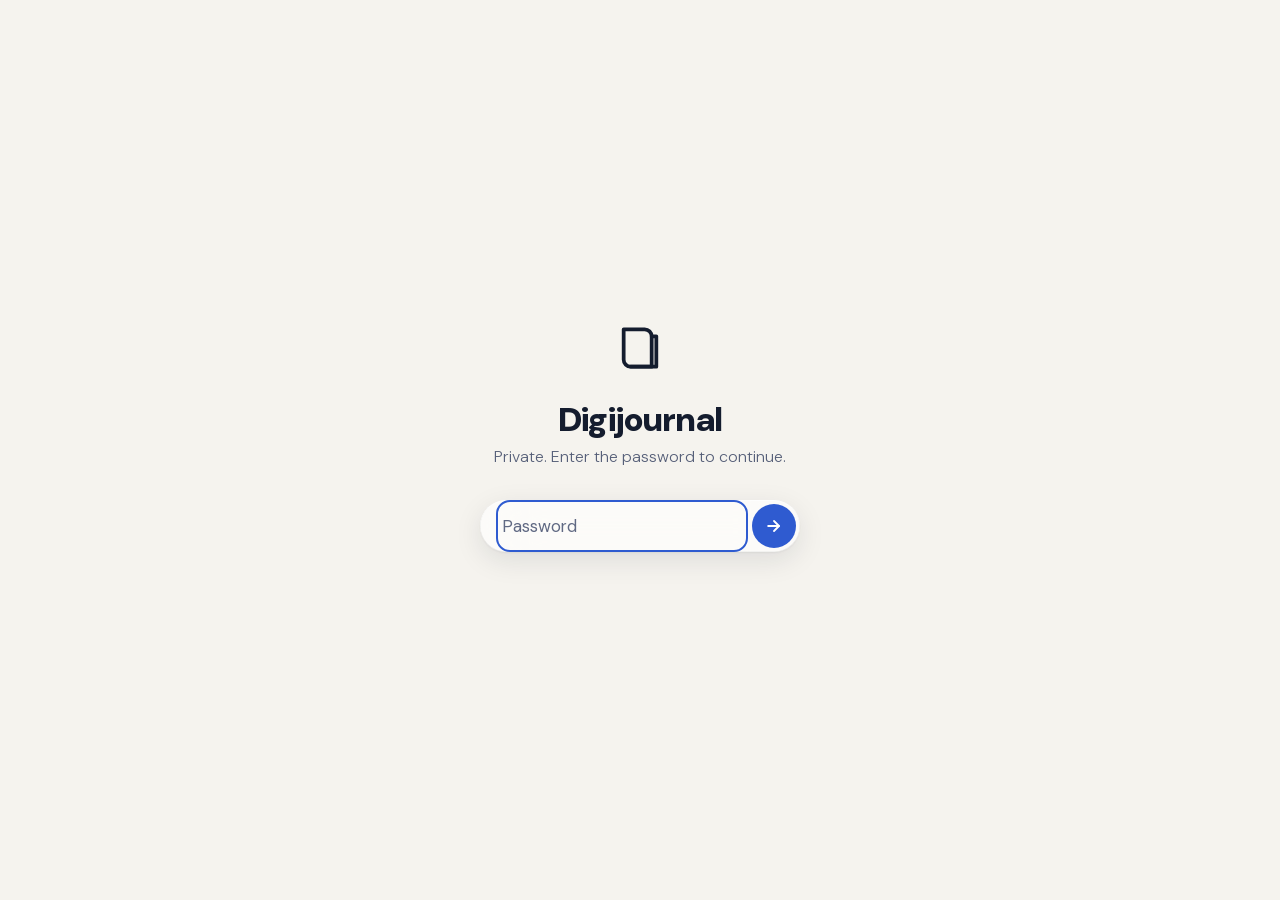
==== index.html @ 952bff48 "Digijournal: a private daily journal for the homescreen A static, dependency-free PWA. Entries live " ====
<!doctype html>
<html lang="en">
<head>
<meta charset="utf-8">
<title>Digijournal</title>

<!-- viewport-fit=cover puts the page under the notch and the home indicator;
     the CSS pays that back with env(safe-area-inset-*). interactive-widget
     keeps the layout viewport still when the keyboard opens, which is what
     lets the composer bar ride above it instead of being shoved off. -->
<meta name="viewport" content="width=device-width, initial-scale=1, viewport-fit=cover, interactive-widget=resizes-content">

<meta name="description" content="A private daily journal.">
<meta name="robots" content="noindex, nofollow">

<!-- The status bar takes its colour from the page beneath it, in both
     schemes, so the top of the screen never seams. -->
<meta name="theme-color" content="#F5F3EE" media="(prefers-color-scheme: light)">
<meta name="theme-color" content="#101828" media="(prefers-color-scheme: dark)">

<meta name="apple-mobile-web-app-capable" content="yes">
<meta name="mobile-web-app-capable" content="yes">
<meta name="apple-mobile-web-app-status-bar-style" content="black-translucent">
<meta name="apple-mobile-web-app-title" content="Digijournal">
<meta name="format-detection" content="telephone=no">

<link rel="manifest" href="manifest.webmanifest">
<link rel="icon" href="icons/icon.svg" type="image/svg+xml">
<link rel="apple-touch-icon" href="icons/icon-180.png">

<!-- The two font files, ahead of the stylesheets that will ask for them:
     without this the first paint of a title is in the fallback face and
     visibly reflows when DM Sans lands. -->
<link rel="preload" href="fonts/dmsans-latin.woff2" as="font" type="font/woff2" crossorigin>

<link rel="stylesheet" href="css/tokens.css">
<link rel="stylesheet" href="css/base.css">
<link rel="stylesheet" href="css/app.css">
</head>

<body>
  <div id="app">
    <!-- Each screen mounts here. tabindex="-1" so focus can be moved to it on
         navigation without it becoming a tab stop of its own. -->
    <main class="screen" id="screen" tabindex="-1"></main>

    <header class="toolbar" id="toolbar" data-scrolled="false"></header>

    <nav class="bar" id="bar" aria-label="Write"></nav>
  </div>

  <!-- Toast copy is mirrored here so VoiceOver hears it. -->
  <div id="live" class="sr-only" role="status" aria-live="polite"></div>

  <script type="module" src="js/app.js"></script>

  <script>
    /* Offline, and the update path.

       The worker is network-first for the app's own files, so a deploy
       reaches the phone on the next launch rather than sitting behind a
       cache. The `controllerchange` reload matters because tapping the
       homescreen icon usually RESUMES the app rather than navigating — with
       out it you would keep running last week's code until iOS decided to
       evict it. It is safe only because the editor flushes on
       visibilitychange: hidden, so a reload can never eat what you typed. */
    if ('serviceWorker' in navigator) {
      window.addEventListener('load', () => {
        navigator.serviceWorker.register('sw.js').catch(() => {});
      });

      let reloading = false;
      navigator.serviceWorker.addEventListener('controllerchange', () => {
        if (reloading) return;
        reloading = true;
        location.reload();
      });

      document.addEventListener('visibilitychange', () => {
        if (document.visibilityState === 'visible') {
          navigator.serviceWorker.getRegistration().then((r) => r?.update());
        }
      });
    }
  </script>
</body>
</html>
---- css/tokens.css ----
/* ============================================================================
   tokens.css — the entire visual language of Digijournal.
   Every colour, size, weight, radius and duration in the app resolves to a
   token declared here. No other file invents a value.

   Palette: off-white paper / off-navy ink, and the same two colours swapped
   in dark mode. Contrast ratios in the comments are measured, not estimated
   (WCAG 2.1 relative luminance) — body text clears 4.5:1, mood dots and other
   non-text UI clear 3:1, in both schemes.
   ========================================================================= */

:root {
  color-scheme: light dark;

  /* --- Paper and ink (light) ------------------------------------------- */
  --paper:        #F5F3EE;   /* the page                                    */
  --paper-sunk:   #EEEBE4;   /* wells, pressed states                       */
  --card:         #FFFFFF;   /* raised surfaces                             */

  --ink:          #141C2E;   /* titles, body            15.3:1 on paper     */
  --ink-2:        #565F78;   /* secondary                5.7:1              */
  --ink-3:        #606983;   /* dates, metadata          4.9:1              */
  --hairline:     #DFDBD2;   /* the dividing rules                          */
  --hairline-2:   #E8E4DC;

  --accent:       #2F5BD0;   /* publish, links           5.4:1              */
  --accent-ink:   #FFFFFF;   /* text on accent           6.9:1              */
  --danger:       #B3261E;

  /* --- The mood ramp ---------------------------------------------------
     Cool and dim at 1, warm and bright at 5, so a month reads as a
     temperature at a glance. All ≥4:1 on paper. Colour is never the only
     carrier — every dot also has a label, and the calendar prints the
     numeral inside the day.                                              */
  --mood-1:       #585C93;   /* rough    5.6:1 */
  --mood-2:       #2E76A6;   /* low      4.5:1 */
  --mood-3:       #2F856C;   /* even     4.0:1 */
  --mood-4:       #9C6A16;   /* good     4.2:1 */
  --mood-5:       #BE4C39;   /* bright   4.4:1 */
  --mood-none:    #C9C4BA;   /* no entry                                    */
  --mood-ink:     #FFFFFF;   /* text sitting on a filled mood swatch        */

  /* --- Liquid glass -----------------------------------------------------
     A glass layer is: a blurred, saturation-boosted sample of what is
     behind it; a translucent tint so text stays legible over anything; a
     specular hairline along the top edge where the light catches; and a
     soft shadow that lifts it off the page. The tint is doing the
     accessibility work — never lower its alpha to show more of the blur. */
  --glass-tint:   rgba(255, 255, 255, 0.68);
  --glass-tint-2: rgba(255, 255, 255, 0.82);
  --glass-filter: blur(28px) saturate(180%);
  --glass-edge:   rgba(255, 255, 255, 0.85);
  --glass-rim:    rgba(20, 28, 46, 0.08);
  --glass-shadow: 0 1px 2px rgba(20, 28, 46, 0.05),
                  0 8px 28px rgba(20, 28, 46, 0.10);

  --scrim:        rgba(20, 28, 46, 0.28);

  /* --- Type -------------------------------------------------------------
     DM Sans throughout. Black (900) for anything titular, Light (300) for
     anything you actually read at length. Sizes are rem so they follow the
     browser's text-size setting; the ratio between steps is what carries
     the hierarchy, not absolute pixels.                                  */
  --font: 'DM Sans', -apple-system, BlinkMacSystemFont, 'Segoe UI', system-ui, sans-serif;

  --t-display:  2.125rem;  /* 34 — the one big title on a screen           */
  --t-title:    1.75rem;   /* 28 — entry titles                            */
  --t-title-2:  1.375rem;  /* 22 — list item titles, month name            */
  --t-headline: 1.0625rem; /* 17 — emphasis inside running text            */
  --t-body:     1.0625rem; /* 17 — the body of an entry                    */
  --t-callout:  1rem;      /* 16 — list previews                           */
  --t-subhead:  0.9375rem; /* 15 — controls                                */
  --t-foot:     0.8125rem; /* 13 — dates, counts                           */
  --t-caption:  0.75rem;   /* 12 — calendar weekday letters                */

  --w-black:  900;
  --w-bold:   700;
  --w-medium: 500;
  --w-regular:400;
  --w-light:  300;

  --lh-tight: 1.15;
  --lh-snug:  1.3;
  --lh-body:  1.6;   /* long-form reading                                  */

  --tr-display: -0.02em;  /* Black weights want negative tracking          */
  --tr-title:   -0.015em;
  --tr-flat:     0em;

  /* --- Space (4pt grid) -------------------------------------------------- */
  --s-1:  0.25rem; --s-2: 0.5rem;  --s-3: 0.75rem; --s-4: 1rem;
  --s-5:  1.25rem; --s-6: 1.5rem;  --s-7: 1.75rem; --s-8: 2rem;
  --s-10: 2.5rem;  --s-12: 3rem;   --s-16: 4rem;

  --gutter: 1.25rem;          /* the page's left/right margin              */
  --measure: 38rem;           /* max line length for reading               */
  --tap: 2.75rem;             /* 44px — the HIG minimum, never smaller     */

  /* --- Shape ------------------------------------------------------------ */
  --r-sm: 0.625rem;
  --r-md: 0.875rem;
  --r-lg: 1.25rem;
  --r-xl: 1.625rem;   /* the composer bar, sheets                          */
  --r-full: 999px;

  /* --- Motion -----------------------------------------------------------
     One easing curve, three durations. iOS-ish: quick out, settled in.   */
  --ease: cubic-bezier(0.32, 0.72, 0, 1);
  --d-fast: 140ms;
  --d-mid:  260ms;
  --d-slow: 420ms;

  --z-bar: 40;
  --z-sheet: 60;
  --z-gate: 90;
  --z-toast: 100;
}

/* --- Dark: the same two colours, swapped ---------------------------------
   Off-navy becomes the paper and off-white becomes the ink. This is not a
   generic dark theme — it is the light theme inverted through the same
   pair, which is why the app doesn't change character at sunset.        */
@media (prefers-color-scheme: dark) {
  :root {
    --paper:        #101828;
    --paper-sunk:   #0B111E;
    --card:         #18213A;

    --ink:          #EFEDE7;   /* 15.2:1 */
    --ink-2:        #A3ADC6;   /*  7.9:1 */
    --ink-3:        #8B95B0;   /*  5.9:1 */
    --hairline:     #28324C;
    --hairline-2:   #202940;

    --accent:       #8AA6FF;   /*  7.6:1 */
    --accent-ink:   #0B111E;
    --danger:       #FF9A90;

    --mood-1:       #9BA0E4;   /*  7.2:1 */
    --mood-2:       #5FB2E6;   /*  7.6:1 */
    --mood-3:       #4FC5A4;   /*  8.3:1 */
    --mood-4:       #E3AC4E;   /*  8.7:1 */
    --mood-5:       #F2836D;   /*  7.0:1 */
    --mood-none:    #38425E;
    --mood-ink:     #0B111E;

    --glass-tint:   rgba(24, 33, 58, 0.66);
    --glass-tint-2: rgba(24, 33, 58, 0.82);
    --glass-edge:   rgba(255, 255, 255, 0.14);
    --glass-rim:    rgba(0, 0, 0, 0.45);
    --glass-shadow: 0 1px 2px rgba(0, 0, 0, 0.3),
                    0 8px 28px rgba(0, 0, 0, 0.45);

    --scrim:        rgba(4, 8, 16, 0.5);
  }
}
---- css/base.css ----
/* ============================================================================
   base.css — @font-face, the reset, and the defaults every screen inherits.
   Nothing here knows about a component.
   ========================================================================= */

/* DM Sans v17 is a variable font: one file covers Light 300 through Black 900,
   so the whole type scale costs two requests. Both are in the repo — no call
   to Google, which also means the app types the same offline. */
@font-face {
  font-family: 'DM Sans';
  font-style: normal;
  font-weight: 100 1000;
  font-display: swap;
  src: url('../fonts/dmsans-latin.woff2') format('woff2');
  unicode-range: U+0000-00FF, U+0131, U+0152-0153, U+02BB-02BC, U+02C6, U+02DA,
                 U+02DC, U+0304, U+0308, U+0329, U+2000-206F, U+20AC, U+2122,
                 U+2191, U+2193, U+2212, U+2215, U+FEFF, U+FFFD;
}
@font-face {
  font-family: 'DM Sans';
  font-style: normal;
  font-weight: 100 1000;
  font-display: swap;
  src: url('../fonts/dmsans-latin-ext.woff2') format('woff2');
  unicode-range: U+0100-02BA, U+02BD-02C5, U+02C7-02CC, U+02CE-02D7, U+02DD-02FF,
                 U+0304, U+0308, U+0329, U+1D00-1DBF, U+1E00-1E9F, U+1EF2-1EFF,
                 U+2020, U+20A0-20AB, U+20AD-20C0, U+2113, U+2C60-2C7F, U+A720-A7FF;
}

*, *::before, *::after { box-sizing: border-box; }

html {
  -webkit-text-size-adjust: 100%;
  text-size-adjust: 100%;
}

body {
  margin: 0;
  min-height: 100svh;
  background: var(--paper);
  color: var(--ink);
  font-family: var(--font);
  font-size: var(--t-body);
  font-weight: var(--w-light);
  line-height: var(--lh-body);
  -webkit-font-smoothing: antialiased;
  -moz-osx-font-smoothing: grayscale;
  font-synthesis-weight: none;

  /* The page itself never scrolls or rubber-bands; each screen scrolls
     inside its own pane. This is what keeps the composer bar pinned. */
  overflow: hidden;
  overscroll-behavior: none;

  /* Long-press on iOS selects text mid-swipe; opt back in only where you
     actually read or write (see .selectable / inputs below). */
  -webkit-user-select: none;
  user-select: none;
  -webkit-tap-highlight-color: transparent;
}

h1, h2, h3, p, figure, blockquote, ul, ol {
  margin: 0;
  padding: 0;
}
ul, ol { list-style: none; }

h1, h2, h3 {
  font-weight: var(--w-black);
  line-height: var(--lh-tight);
  letter-spacing: var(--tr-title);
}

a { color: var(--accent); text-decoration: none; }

button {
  font: inherit;
  color: inherit;
  margin: 0;
  border: 0;
  background: none;
  cursor: pointer;
  -webkit-tap-highlight-color: transparent;
}

input, textarea {
  font: inherit;
  color: inherit;
  margin: 0;
  border: 0;
  background: none;
  border-radius: 0;
  -webkit-user-select: text;
  user-select: text;
  -webkit-appearance: none;
  appearance: none;
}
textarea { resize: none; }
::placeholder { color: var(--ink-3); opacity: 1; }

svg { display: block; fill: none; }

.selectable { -webkit-user-select: text; user-select: text; }

/* Visible only to screen readers — used for the live region and for the
   labels on the mood radios. */
.sr-only {
  position: absolute;
  width: 1px; height: 1px;
  margin: -1px; padding: 0;
  overflow: hidden;
  clip: rect(0 0 0 0);
  clip-path: inset(50%);
  white-space: nowrap;
  border: 0;
}

/* --- Focus ---------------------------------------------------------------
   Keyboard focus is always visible and always the same shape. Pointer
   focus is not ringed (:focus-visible), so taps stay quiet. */
:focus { outline: none; }
:focus-visible {
  outline: 2px solid var(--accent);
  outline-offset: 2px;
  border-radius: var(--r-sm);
}

/* --- Motion --------------------------------------------------------------
   Everything that moves is decorative. Honour the system setting. */
@media (prefers-reduced-motion: reduce) {
  *, *::before, *::after {
    animation-duration: 0.01ms !important;
    animation-iteration-count: 1 !important;
    transition-duration: 0.01ms !important;
    scroll-behavior: auto !important;
  }
}

/* --- Forced colours / high contrast -------------------------------------- */
@media (forced-colors: active) {
  .glass, .card, .bar { forced-color-adjust: none; }
  :focus-visible { outline: 2px solid Highlight; }
}
---- css/app.css ----
/* ============================================================================
   app.css — every component in Digijournal.
   Order follows the app: shell, glass, bars, home, entry, calendar, gate,
   toast.
   ========================================================================= */

/* ---------------------------------------------------------------- shell -- */

#app {
  position: relative;
  height: 100svh;
  overflow: hidden;
}

/* A screen is a full-height scroll pane. Only one is mounted at a time.
   `--kb` is the height the on-screen keyboard is covering (set from
   visualViewport in app.js) so the pane can shorten instead of being
   scrolled out from under itself. */
.screen {
  position: absolute;
  inset: 0;
  bottom: var(--kb, 0px);
  overflow-y: auto;
  overflow-x: hidden;
  -webkit-overflow-scrolling: touch;
  overscroll-behavior-y: contain;
  scrollbar-width: none;
}
.screen::-webkit-scrollbar { display: none; }

/* Room under the last row so the composer bar never covers content. */
.screen-inner {
  max-width: var(--measure);
  margin: 0 auto;
  padding:
    calc(env(safe-area-inset-top) + var(--s-4))
    max(var(--gutter), env(safe-area-inset-left))
    calc(env(safe-area-inset-bottom) + 7.5rem)
    max(var(--gutter), env(safe-area-inset-right));
}

/* Entering a screen: a short, shallow rise. Nothing slides sideways —
   this app is a stack of sheets, not a carousel. */
@keyframes rise {
  from { opacity: 0; transform: translate3d(0, 10px, 0); }
  to   { opacity: 1; transform: none; }
}
.screen[data-enter] > .screen-inner { animation: rise var(--d-mid) var(--ease) both; }

/* ---------------------------------------------------------------- glass --
   The one liquid-glass primitive. Everything floating uses it: the composer
   bar, the top toolbar, the calendar sheet, the menu.

   Four parts, in order: the blurred backdrop, the tint that guarantees
   contrast, the specular hairline on the lit (top) edge, and the shadow. */
.glass {
  position: relative;
  background: var(--glass-tint);
  box-shadow:
    inset 0 1px 0 0 var(--glass-edge),        /* specular top edge          */
    inset 0 0 0 0.5px var(--glass-rim),       /* the rim of the pane        */
    var(--glass-shadow);
  isolation: isolate;
}
@supports (backdrop-filter: blur(1px)) or (-webkit-backdrop-filter: blur(1px)) {
  .glass {
    -webkit-backdrop-filter: var(--glass-filter);
    backdrop-filter: var(--glass-filter);
  }
}
/* No backdrop-filter (older Android, Firefox without the flag): fall back to
   a near-opaque tint. Legibility first; the blur is the decoration. */
@supports not ((backdrop-filter: blur(1px)) or (-webkit-backdrop-filter: blur(1px))) {
  .glass { background: var(--glass-tint-2); }
}

/* ------------------------------------------------------------- toolbar --
   Top bar: back on the left, actions on the right, title in the middle.
   It only materialises once you have scrolled — at rest the screen's own
   big title carries the page. */
.toolbar {
  position: fixed;
  top: 0; left: 0; right: 0;
  z-index: var(--z-bar);
  display: flex;
  align-items: center;
  gap: var(--s-2);
  height: calc(env(safe-area-inset-top) + 3rem);
  padding:
    env(safe-area-inset-top)
    max(var(--s-3), env(safe-area-inset-right))
    0
    max(var(--s-3), env(safe-area-inset-left));

  background: transparent;
  box-shadow: none;
  -webkit-backdrop-filter: none;
  backdrop-filter: none;
  transition: background var(--d-mid) var(--ease),
              box-shadow var(--d-mid) var(--ease),
              backdrop-filter var(--d-mid) var(--ease);
}
.toolbar[data-scrolled='true'] {
  background: var(--glass-tint);
  box-shadow:
    inset 0 1px 0 0 var(--glass-edge),
    0 0.5px 0 0 var(--glass-rim);
}
@supports (backdrop-filter: blur(1px)) or (-webkit-backdrop-filter: blur(1px)) {
  .toolbar[data-scrolled='true'] {
    -webkit-backdrop-filter: var(--glass-filter);
    backdrop-filter: var(--glass-filter);
  }
}

.toolbar-title {
  flex: 1;
  min-width: 0;
  text-align: center;
  font-size: var(--t-subhead);
  font-weight: var(--w-bold);
  letter-spacing: var(--tr-flat);
  line-height: var(--lh-tight);
  white-space: nowrap;
  overflow: hidden;
  text-overflow: ellipsis;
  opacity: 0;
  transition: opacity var(--d-mid) var(--ease);
}
.toolbar[data-scrolled='true'] .toolbar-title { opacity: 1; }

.toolbar-spacer { flex: 1; }

/* --------------------------------------------------------- icon button -- */

.icon-btn {
  display: grid;
  place-items: center;
  flex: 0 0 auto;
  width: var(--tap);
  height: var(--tap);
  border-radius: var(--r-full);
  color: var(--ink);
  transition: background var(--d-fast) var(--ease),
              transform var(--d-fast) var(--ease);
}
.icon-btn svg { width: 1.375rem; height: 1.375rem; stroke: currentColor; stroke-width: 1.9; stroke-linecap: round; stroke-linejoin: round; }
.icon-btn:active { transform: scale(0.92); background: var(--paper-sunk); }
.icon-btn[data-tone='accent'] { color: var(--accent); }

/* ----------------------------------------------------------------- home -- */

.home-head {
  padding: var(--s-8) 0 var(--s-5);
}
.home-title {
  font-size: var(--t-display);
  font-weight: var(--w-black);
  letter-spacing: var(--tr-display);
  line-height: var(--lh-tight);
}
.home-sub {
  margin-top: var(--s-1);
  font-size: var(--t-foot);
  font-weight: var(--w-regular);
  color: var(--ink-3);
  line-height: var(--lh-snug);
}

/* The list. Rows divided by hairlines, inset to the text edge — the divider
   starts where the title starts, which is what makes a list read as a
   column rather than a stack of boxes. */
.entry-list { margin-top: var(--s-2); }

.entry-row {
  position: relative;
  display: block;
  width: 100%;
  text-align: left;
  padding: var(--s-4) 0;
  border-radius: var(--r-md);
  transition: background var(--d-fast) var(--ease);
}
.entry-row + .entry-row::before {
  content: '';
  position: absolute;
  top: 0; left: 0; right: 0;
  height: 1px;
  background: var(--hairline);
}
.entry-row:active { background: var(--paper-sunk); }
.entry-row:active::before,
.entry-row:active + .entry-row::before { background: transparent; }

.entry-row-top {
  display: flex;
  align-items: center;
  gap: var(--s-3);
}
.entry-title {
  flex: 1;
  min-width: 0;
  font-size: var(--t-title-2);
  font-weight: var(--w-black);
  letter-spacing: var(--tr-title);
  line-height: var(--lh-tight);
  overflow: hidden;
  text-overflow: ellipsis;
  white-space: nowrap;
}
.entry-title[data-untitled='true'] { color: var(--ink-3); font-weight: var(--w-medium); }

.entry-preview {
  margin-top: var(--s-2);
  font-size: var(--t-callout);
  font-weight: var(--w-light);
  line-height: var(--lh-snug);
  color: var(--ink-2);

  /* Two lines of the body, then ellipsis. */
  display: -webkit-box;
  -webkit-line-clamp: 2;
  line-clamp: 2;
  -webkit-box-orient: vertical;
  overflow: hidden;
}
.entry-preview:empty { display: none; }

.entry-meta {
  display: flex;
  align-items: center;
  gap: var(--s-2);
  margin-top: var(--s-2);
  font-size: var(--t-foot);
  font-weight: var(--w-regular);
  color: var(--ink-3);
  line-height: var(--lh-snug);
}
.entry-flag {
  padding: 0.0625rem var(--s-2);
  border-radius: var(--r-full);
  background: var(--paper-sunk);
  color: var(--ink-2);
  font-size: var(--t-foot);
  font-weight: var(--w-medium);
}

/* The mood dot on a row. 12px is below the 44px target but it is not a
   control here — the whole row is the target. */
.mood-dot {
  flex: 0 0 auto;
  width: 0.75rem;
  height: 0.75rem;
  border-radius: var(--r-full);
  background: var(--mood-none);
}
.mood-dot[data-mood='1'] { background: var(--mood-1); }
.mood-dot[data-mood='2'] { background: var(--mood-2); }
.mood-dot[data-mood='3'] { background: var(--mood-3); }
.mood-dot[data-mood='4'] { background: var(--mood-4); }
.mood-dot[data-mood='5'] { background: var(--mood-5); }

/* --------------------------------------------------------------- empty -- */

.empty {
  padding: var(--s-16) var(--s-4);
  text-align: center;
}
.empty h2 {
  font-size: var(--t-title-2);
  font-weight: var(--w-black);
  letter-spacing: var(--tr-title);
}
.empty p {
  margin-top: var(--s-2);
  font-size: var(--t-callout);
  font-weight: var(--w-light);
  color: var(--ink-2);
  line-height: var(--lh-snug);
}

/* ----------------------------------------------------------------- bar --
   The composer bar. One element, two jobs: on home it is the invitation to
   write, in the editor it is the publish button. It never unmounts — it
   morphs — so the transition between the two reads as one object changing
   state, which is the whole point of the interaction. */

.bar {
  position: fixed;
  left: 0; right: 0;
  bottom: var(--kb, 0px);
  z-index: var(--z-bar);
  display: flex;
  align-items: center;
  gap: var(--s-2);
  padding:
    var(--s-3)
    max(var(--gutter), env(safe-area-inset-right))
    calc(var(--s-3) + env(safe-area-inset-bottom))
    max(var(--gutter), env(safe-area-inset-left));
  transition: bottom var(--d-fast) var(--ease),
              transform var(--d-mid) var(--ease),
              opacity var(--d-mid) var(--ease);
}
/* When the keyboard is up, the home indicator is gone — drop the inset. */
.bar[data-kb='true'] { padding-bottom: var(--s-3); }

.bar[hidden] {
  display: flex;
  transform: translate3d(0, 120%, 0);
  opacity: 0;
  pointer-events: none;
}

.bar-inner {
  display: flex;
  align-items: center;
  gap: var(--s-2);
  width: 100%;
  max-width: var(--measure);
  margin: 0 auto;
}

/* The "Start writing…" field. It is a button that looks like a text field,
   because tapping it opens a real editor rather than typing in place. */
.compose {
  flex: 1;
  min-width: 0;
  display: flex;
  align-items: center;
  height: var(--tap);
  padding: 0 var(--s-5);
  border-radius: var(--r-xl);
  text-align: left;
  font-size: var(--t-subhead);
  font-weight: var(--w-regular);
  color: var(--ink-3);
  transition: transform var(--d-fast) var(--ease),
              color var(--d-mid) var(--ease),
              background var(--d-mid) var(--ease);
}
.compose:active { transform: scale(0.985); }

/* Publish state: same pill, now solid accent and centred. */
.compose[data-mode='publish'] {
  justify-content: center;
  background: var(--accent);
  color: var(--accent-ink);
  font-size: var(--t-headline);
  font-weight: var(--w-bold);
  box-shadow: var(--glass-shadow);
  -webkit-backdrop-filter: none;
  backdrop-filter: none;
}
.compose[data-mode='publish'][disabled] {
  opacity: 0.45;
  pointer-events: none;
}

/* The calendar button sits in its own glass capsule beside the field. */
.bar-side {
  display: grid;
  place-items: center;
  width: var(--tap);
  height: var(--tap);
  border-radius: var(--r-full);
  color: var(--ink);
  transition: transform var(--d-fast) var(--ease), opacity var(--d-mid) var(--ease);
}
.bar-side svg { width: 1.375rem; height: 1.375rem; stroke: currentColor; stroke-width: 1.9; stroke-linecap: round; stroke-linejoin: round; }
.bar-side:active { transform: scale(0.92); }
.bar-side[hidden] { display: none; }

/* ---------------------------------------------------------------- entry -- */

.entry-head { padding: var(--s-6) 0 var(--s-4); }

/* Title and body share a box model so read mode and edit mode land the text
   in exactly the same place — switching modes must not move a pixel. */
.entry-title-field,
.entry-body-field {
  display: block;
  width: 100%;
  padding: 0;
  background: none;
  overflow: hidden;
}

.entry-title-field {
  font-size: var(--t-title);
  font-weight: var(--w-black);
  letter-spacing: var(--tr-title);
  line-height: var(--lh-tight);
  color: var(--ink);
}

.entry-body-field {
  margin-top: var(--s-4);
  font-size: var(--t-body);
  font-weight: var(--w-light);
  line-height: var(--lh-body);
  color: var(--ink);
  white-space: pre-wrap;
  word-wrap: break-word;
  min-height: 40svh;
}

.entry-date {
  margin-top: var(--s-2);
  font-size: var(--t-foot);
  font-weight: var(--w-regular);
  color: var(--ink-3);
}

/* -------------------------------------------------------------- mood ---
   Five circles. A radiogroup, so it is one tab stop and the arrow keys move
   the selection — the pattern a rating control is supposed to follow.
   Each circle carries its own 44px target even though the ink is 28px. */

.mood {
  display: flex;
  align-items: center;
  gap: var(--s-1);
  margin: var(--s-5) 0 var(--s-2);
  margin-left: calc(var(--s-2) * -1);
}

.mood-opt {
  position: relative;
  display: grid;
  place-items: center;
  width: var(--tap);
  height: var(--tap);
  border-radius: var(--r-full);
  transition: transform var(--d-fast) var(--ease);
}
.mood-opt::after {
  content: '';
  width: 1.75rem;
  height: 1.75rem;
  border-radius: var(--r-full);
  background: transparent;
  box-shadow: inset 0 0 0 2px var(--mood-none);
  transition: background var(--d-fast) var(--ease),
              box-shadow var(--d-fast) var(--ease),
              transform var(--d-fast) var(--ease);
}
.mood-opt[data-mood='1']::after { box-shadow: inset 0 0 0 2px var(--mood-1); }
.mood-opt[data-mood='2']::after { box-shadow: inset 0 0 0 2px var(--mood-2); }
.mood-opt[data-mood='3']::after { box-shadow: inset 0 0 0 2px var(--mood-3); }
.mood-opt[data-mood='4']::after { box-shadow: inset 0 0 0 2px var(--mood-4); }
.mood-opt[data-mood='5']::after { box-shadow: inset 0 0 0 2px var(--mood-5); }

.mood-opt[aria-checked='true']::after { transform: scale(1.06); }
.mood-opt[aria-checked='true'][data-mood='1']::after { background: var(--mood-1); }
.mood-opt[aria-checked='true'][data-mood='2']::after { background: var(--mood-2); }
.mood-opt[aria-checked='true'][data-mood='3']::after { background: var(--mood-3); }
.mood-opt[aria-checked='true'][data-mood='4']::after { background: var(--mood-4); }
.mood-opt[aria-checked='true'][data-mood='5']::after { background: var(--mood-5); }
.mood-opt:active { transform: scale(0.9); }

.mood-label {
  margin-left: var(--s-2);
  font-size: var(--t-foot);
  font-weight: var(--w-medium);
  color: var(--ink-2);
  white-space: nowrap;
}

/* ------------------------------------------------------------- calendar -- */

.cal-head {
  display: flex;
  align-items: center;
  gap: var(--s-2);
  padding: var(--s-6) 0 var(--s-4);
}
.cal-month {
  flex: 1;
  font-size: var(--t-title-2);
  font-weight: var(--w-black);
  letter-spacing: var(--tr-title);
  line-height: var(--lh-tight);
}

.cal-weekdays,
.cal-grid {
  display: grid;
  grid-template-columns: repeat(7, 1fr);
  gap: var(--s-1);
}
.cal-weekdays {
  margin-bottom: var(--s-2);
}
.cal-weekday {
  text-align: center;
  font-size: var(--t-caption);
  font-weight: var(--w-medium);
  color: var(--ink-3);
  line-height: 1;
}

.cal-day {
  position: relative;
  aspect-ratio: 1;
  min-height: var(--tap);
  display: grid;
  place-items: center;
  border-radius: var(--r-md);
  font-size: var(--t-subhead);
  font-weight: var(--w-medium);
  color: var(--ink-2);
  transition: transform var(--d-fast) var(--ease);
}
.cal-day[data-empty='true'] { visibility: hidden; }
.cal-day:active { transform: scale(0.92); }

/* A day with an entry is filled with its mood. The numeral stays visible on
   top of the fill — the colour is a second channel, never the only one. */
.cal-day[data-mood]{ color: var(--mood-ink); font-weight: var(--w-bold); }
.cal-day[data-mood='1'] { background: var(--mood-1); }
.cal-day[data-mood='2'] { background: var(--mood-2); }
.cal-day[data-mood='3'] { background: var(--mood-3); }
.cal-day[data-mood='4'] { background: var(--mood-4); }
.cal-day[data-mood='5'] { background: var(--mood-5); }

/* An entry with no mood rated: a ring, not a fill. */
.cal-day[data-written='true']:not([data-mood]) {
  box-shadow: inset 0 0 0 1.5px var(--hairline);
  color: var(--ink);
}
.cal-day[data-today='true']::after {
  content: '';
  position: absolute;
  bottom: 0.3125rem;
  width: 0.25rem;
  height: 0.25rem;
  border-radius: var(--r-full);
  background: currentColor;
}

/* The key. Ramp swatches with their words, so the colours are learnable
   and the calendar is readable without them. */
.cal-key {
  display: flex;
  flex-wrap: wrap;
  align-items: center;
  gap: var(--s-2) var(--s-4);
  margin-top: var(--s-8);
  padding-top: var(--s-5);
  border-top: 1px solid var(--hairline);
}
.cal-key-item {
  display: flex;
  align-items: center;
  gap: var(--s-2);
  font-size: var(--t-foot);
  font-weight: var(--w-regular);
  color: var(--ink-2);
}

.cal-stats {
  display: flex;
  gap: var(--s-8);
  margin-top: var(--s-6);
}
.cal-stat-n {
  font-size: var(--t-title-2);
  font-weight: var(--w-black);
  letter-spacing: var(--tr-title);
  line-height: var(--lh-tight);
}
.cal-stat-l {
  margin-top: 0.125rem;
  font-size: var(--t-foot);
  font-weight: var(--w-regular);
  color: var(--ink-3);
}

/* ----------------------------------------------------------------- menu -- */

.menu-scrim {
  position: fixed;
  inset: 0;
  z-index: var(--z-sheet);
  background: var(--scrim);
  animation: fade var(--d-fast) var(--ease) both;
}
@keyframes fade { from { opacity: 0; } to { opacity: 1; } }

.menu {
  position: fixed;
  z-index: calc(var(--z-sheet) + 1);
  left: max(var(--gutter), env(safe-area-inset-left));
  right: max(var(--gutter), env(safe-area-inset-right));
  bottom: calc(env(safe-area-inset-bottom) + var(--s-4));
  max-width: var(--measure);
  margin: 0 auto;
  padding: var(--s-2);
  border-radius: var(--r-xl);
  animation: rise var(--d-mid) var(--ease) both;
}
.menu-item {
  display: flex;
  align-items: center;
  gap: var(--s-3);
  width: 100%;
  min-height: var(--tap);
  padding: 0 var(--s-4);
  border-radius: var(--r-lg);
  text-align: left;
  font-size: var(--t-headline);
  font-weight: var(--w-medium);
}
.menu-item:active { background: var(--paper-sunk); }
.menu-item svg { width: 1.25rem; height: 1.25rem; stroke: currentColor; stroke-width: 1.9; stroke-linecap: round; stroke-linejoin: round; flex: 0 0 auto; }
.menu-item[data-tone='danger'] { color: var(--danger); }
.menu-sep { height: 1px; margin: var(--s-1) var(--s-4); background: var(--hairline); }

/* ----------------------------------------------------------------- gate --
   The password screen. Covers everything, including during a resume, so a
   glance at the app switcher shows the lock and not last night's entry. */

.gate {
  position: fixed;
  inset: 0;
  z-index: var(--z-gate);
  display: grid;
  place-items: center;
  padding: var(--s-8) var(--gutter);
  background: var(--paper);
}
.gate-inner {
  width: 100%;
  max-width: 20rem;
  text-align: center;
}
.gate-mark {
  width: 3.5rem;
  height: 3.5rem;
  margin: 0 auto var(--s-6);
  color: var(--ink);
}
.gate-mark svg { width: 100%; height: 100%; stroke: currentColor; stroke-width: 1.6; stroke-linecap: round; stroke-linejoin: round; }
.gate h1 {
  font-size: var(--t-display);
  font-weight: var(--w-black);
  letter-spacing: var(--tr-display);
}
.gate p {
  margin-top: var(--s-2);
  font-size: var(--t-callout);
  font-weight: var(--w-light);
  color: var(--ink-2);
  line-height: var(--lh-snug);
}
.gate-form {
  display: flex;
  align-items: center;
  gap: var(--s-2);
  margin-top: var(--s-8);
  padding: var(--s-1) var(--s-1) var(--s-1) var(--s-5);
  border-radius: var(--r-xl);
}
.gate-input {
  flex: 1;
  min-width: 0;
  height: var(--tap);
  font-size: var(--t-body);
  font-weight: var(--w-regular);
  text-align: left;
}
.gate-go {
  display: grid;
  place-items: center;
  width: var(--tap);
  height: var(--tap);
  border-radius: var(--r-full);
  background: var(--accent);
  color: var(--accent-ink);
  transition: transform var(--d-fast) var(--ease), opacity var(--d-fast) var(--ease);
}
.gate-go svg { width: 1.25rem; height: 1.25rem; stroke: currentColor; stroke-width: 2.2; stroke-linecap: round; stroke-linejoin: round; }
.gate-go:active { transform: scale(0.92); }

.gate-error {
  margin-top: var(--s-4);
  min-height: 1.25rem;
  font-size: var(--t-foot);
  font-weight: var(--w-medium);
  color: var(--danger);
}

@keyframes shake {
  10%, 90% { transform: translateX(-2px); }
  20%, 80% { transform: translateX(4px); }
  30%, 50%, 70% { transform: translateX(-6px); }
  40%, 60% { transform: translateX(6px); }
}
.gate-form[data-wrong='true'] { animation: shake var(--d-slow) var(--ease); }

/* ---------------------------------------------------------------- toast -- */

.toast {
  position: fixed;
  left: 50%;
  bottom: calc(env(safe-area-inset-bottom) + 6rem);
  z-index: var(--z-toast);
  transform: translateX(-50%);
  padding: var(--s-3) var(--s-5);
  border-radius: var(--r-full);
  font-size: var(--t-subhead);
  font-weight: var(--w-medium);
  animation: rise var(--d-mid) var(--ease) both;
  pointer-events: none;
  max-width: calc(100vw - var(--s-8));
  text-align: center;
}
.toast[data-leaving='true'] { animation: fade var(--d-mid) var(--ease) reverse both; }

/* ------------------------------------------------------------ pointers --
   On a mouse, hover is available; on touch it is not, and a sticky :hover
   is worse than none. Gate every hover behind a fine pointer. */
@media (hover: hover) and (pointer: fine) {
  .entry-row:hover { background: var(--paper-sunk); }
  .icon-btn:hover,
  .bar-side:hover { background: var(--paper-sunk); }
  .menu-item:hover { background: var(--paper-sunk); }
  .cal-day:not([data-mood]):hover { background: var(--paper-sunk); }
  .compose:hover { color: var(--ink-2); }
  .compose[data-mode='publish']:hover { filter: brightness(1.06); color: var(--accent-ink); }
}
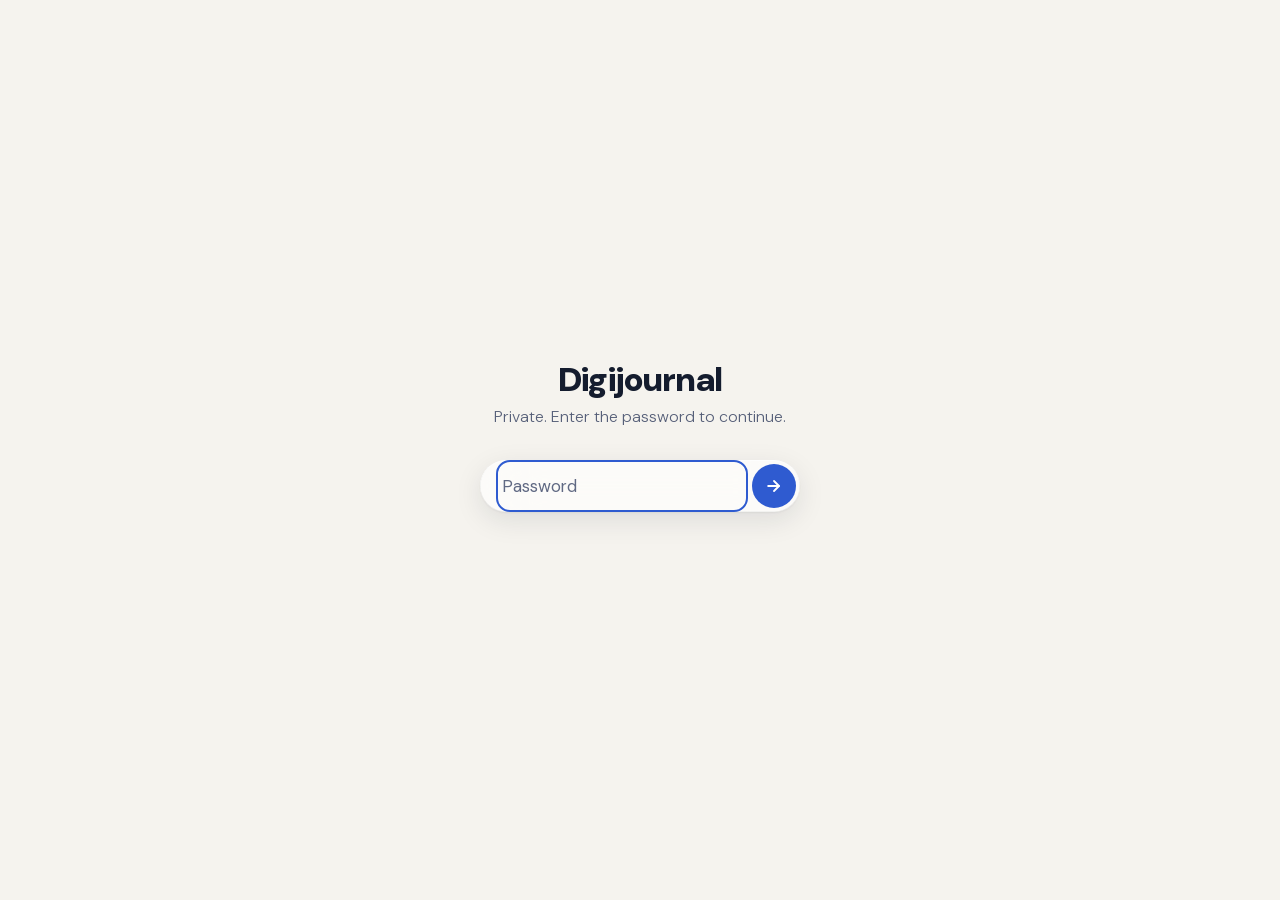
==== commit 3e2f1f33: "Let a deploy reach the phone, without it ever costing an entry Tapping the homescreen icon resumes t" ====
--- a/index.html
+++ b/index.html
@@ -54,34 +54,9 @@
 
   <script type="module" src="js/app.js"></script>
 
-  <script>
-    /* Offline, and the update path.
-
-       The worker is network-first for the app's own files, so a deploy
-       reaches the phone on the next launch rather than sitting behind a
-       cache. The `controllerchange` reload matters because tapping the
-       homescreen icon usually RESUMES the app rather than navigating — with
-       out it you would keep running last week's code until iOS decided to
-       evict it. It is safe only because the editor flushes on
-       visibilitychange: hidden, so a reload can never eat what you typed. */
-    if ('serviceWorker' in navigator) {
-      window.addEventListener('load', () => {
-        navigator.serviceWorker.register('sw.js').catch(() => {});
-      });
-
-      let reloading = false;
-      navigator.serviceWorker.addEventListener('controllerchange', () => {
-        if (reloading) return;
-        reloading = true;
-        location.reload();
-      });
-
-      document.addEventListener('visibilitychange', () => {
-        if (document.visibilityState === 'visible') {
-          navigator.serviceWorker.getRegistration().then((r) => r?.update());
-        }
-      });
-    }
-  </script>
+  <!-- Offline, and the update path: registers the worker, and reloads the app
+       when a deploy has actually changed something. It flushes the open
+       editor before it does, and waits if you are typing. See js/update.js. -->
+  <script type="module" src="js/update.js"></script>
 </body>
 </html>
--- a/css/tokens.css
+++ b/css/tokens.css
@@ -45,13 +45,20 @@
      behind it; a translucent tint so text stays legible over anything; a
      specular hairline along the top edge where the light catches; and a
      soft shadow that lifts it off the page. The tint is doing the
-     accessibility work — never lower its alpha to show more of the blur. */
+     accessibility work — never lower its alpha to show more of the blur.
+
+     Glass needs the journal behind it. Over a --scrim there is no texture to
+     refract and the white tint cannot recover the paper's warmth: it lands at
+     a dead neutral, darker than the page it claims to float above. A surface
+     over a scrim is a --card, not glass.                                  */
   --glass-tint:   rgba(255, 255, 255, 0.68);
   --glass-tint-2: rgba(255, 255, 255, 0.82);
   --glass-filter: blur(28px) saturate(180%);
   --glass-edge:   rgba(255, 255, 255, 0.85);
   --glass-rim:    rgba(20, 28, 46, 0.08);
-  --glass-shadow: 0 1px 2px rgba(20, 28, 46, 0.05),
+
+  /* What lifts a floating surface off the page, glass or card. */
+  --lift:         0 1px 2px rgba(20, 28, 46, 0.05),
                   0 8px 28px rgba(20, 28, 46, 0.10);
 
   --scrim:        rgba(20, 28, 46, 0.28);
@@ -87,14 +94,66 @@
   --tr-title:   -0.015em;
   --tr-flat:     0em;
 
-  /* --- Space (4pt grid) -------------------------------------------------- */
+  /* --- Space (4pt grid) --------------------------------------------------
+     Everything that separates two things is one of these. The half-step is
+     the single exception, and only for optical work next to type — the gap
+     inside a small pill, a label sitting under a number.                  */
+  --s-05: 0.125rem;
   --s-1:  0.25rem; --s-2: 0.5rem;  --s-3: 0.75rem; --s-4: 1rem;
   --s-5:  1.25rem; --s-6: 1.5rem;  --s-7: 1.75rem; --s-8: 2rem;
   --s-10: 2.5rem;  --s-12: 3rem;   --s-16: 4rem;
 
   --gutter: 1.25rem;          /* the page's left/right margin              */
   --measure: 38rem;           /* max line length for reading               */
+  --measure-narrow: 20rem;    /* the gate's one column                     */
   --tap: 2.75rem;             /* 44px — the HIG minimum, never smaller     */
+
+  /* --- The chrome, and the room it takes --------------------------------
+     Both fixed bars are a 44px control plus air, so their heights are
+     calculated from --tap rather than chosen. --chrome-top and
+     --chrome-bottom are how much of the screen each one covers, safe area
+     included; a screen pads itself by exactly those, so text begins where
+     the glass ends and stops before the composer bar — on every device,
+     without a screen knowing anything about the bars.
+
+     The top is TWO numbers and they have to stay two. --toolbar-pad is the
+     air around the button inside the bar; --chrome-air is the gap between
+     the bottom of that bar and the first line of the page. Folding the gap
+     into the pad reads fine at rest and then, the moment you scroll and the
+     toolbar turns to glass, hands you a 90px pane of it.
+
+     At the bottom the composer sits a FIXED --bar-bottom above the screen's
+     physical edge and does not consult env(safe-area-inset-bottom) at all.
+     That inset reserves the entire 34pt band iOS keeps around the home
+     indicator, and padding the bar by it leaves the composer hovering a
+     thumb's width up the page — exactly what a native floating bar does not
+     do. Apple's own bottom bars sit inside that band and let the indicator
+     draw across their lower edge. 12pt lands our pill's bottom edge just
+     above the indicator's line, which still keeps the upper ~32pt of a 44pt
+     target clear of the swipe-up strip where iOS eats the first touch.
+
+     Do not put the inset back. It is a floor for content that must not be
+     obscured, not a floor for the chrome that the indicator draws on.     */
+  --toolbar-pad: var(--s-2);   /* air above and below the toolbar buttons  */
+  --chrome-air:  var(--s-4);   /* …and between the bar and the first line  */
+  --bar-pad:     var(--s-3);   /* air above the composer…                  */
+  --bar-bottom:  var(--s-3);   /* …and below it, down to the screen edge   */
+  --toolbar-h: calc(var(--tap) + var(--toolbar-pad) * 2);          /* 60 */
+  --bar-h:     calc(var(--tap) + var(--bar-pad) + var(--bar-bottom));
+  --chrome-top:    calc(env(safe-area-inset-top) + var(--toolbar-h));
+  --chrome-bottom: var(--bar-h);   /* pad, control, and the drop below it  */
+
+  /* --- What is drawn inside a control ------------------------------------
+     The 44px box is the target; these are the marks inside it. A glyph is
+     never sized at the point of use.                                      */
+  --icon:      1.375rem;   /* 22 — the bars                                */
+  --icon-sm:   1.25rem;    /* 20 — a menu row                              */
+  --stroke:      1.9;      /* every icon is drawn at this weight…          */
+  --stroke-bold: 2.2;      /* …except on a filled field, which eats it     */
+  --dot:     0.75rem;      /* the mood dot on a list row and in the key    */
+  --dot-lg:  1.75rem;      /* the mood circle inside its 44px target       */
+  --ring:      2px;        /* that circle's outline while it is unfilled   */
+  --ring-thin: 1.5px;      /* a day written but not rated                  */
 
   /* --- Shape ------------------------------------------------------------ */
   --r-sm: 0.625rem;
@@ -109,6 +168,14 @@
   --d-fast: 140ms;
   --d-mid:  260ms;
   --d-slow: 420ms;
+
+  /* --- State ------------------------------------------------------------
+     A press is a scale, and how far it travels is a function of how big the
+     thing is: a round button can shrink visibly, a full-width pill cannot
+     without looking rubbery.                                              */
+  --press:      0.92;
+  --press-wide: 0.985;
+  --o-disabled: 0.45;   /* one opacity for anything switched off           */
 
   --z-bar: 40;
   --z-sheet: 60;
@@ -148,7 +215,7 @@
     --glass-tint-2: rgba(24, 33, 58, 0.82);
     --glass-edge:   rgba(255, 255, 255, 0.14);
     --glass-rim:    rgba(0, 0, 0, 0.45);
-    --glass-shadow: 0 1px 2px rgba(0, 0, 0, 0.3),
+    --lift:         0 1px 2px rgba(0, 0, 0, 0.3),
                     0 8px 28px rgba(0, 0, 0, 0.45);
 
     --scrim:        rgba(4, 8, 16, 0.5);
--- a/css/app.css
+++ b/css/app.css
@@ -28,14 +28,20 @@
 }
 .screen::-webkit-scrollbar { display: none; }
 
-/* Room under the last row so the composer bar never covers content. */
+/* The column, and the only place the chrome is paid for. Top padding is the
+   toolbar plus --chrome-air, so the first line of a screen begins a clear
+   step below the glass rather than tucked against its edge; bottom is the
+   composer bar plus a screen's worth of air, so the last row is never
+   crowded by it. A screen's own header adds no top padding of its own —
+   that would be the same distance measured twice, and it is what let the
+   entry title slide under the back button. */
 .screen-inner {
   max-width: var(--measure);
   margin: 0 auto;
   padding:
-    calc(env(safe-area-inset-top) + var(--s-4))
+    calc(var(--chrome-top) + var(--chrome-air))
     max(var(--gutter), env(safe-area-inset-left))
-    calc(env(safe-area-inset-bottom) + 7.5rem)
+    calc(var(--chrome-bottom) + var(--s-12))
     max(var(--gutter), env(safe-area-inset-right));
 }
 
@@ -48,18 +54,21 @@
 .screen[data-enter] > .screen-inner { animation: rise var(--d-mid) var(--ease) both; }
 
 /* ---------------------------------------------------------------- glass --
-   The one liquid-glass primitive. Everything floating uses it: the composer
-   bar, the top toolbar, the calendar sheet, the menu.
+   The one liquid-glass primitive. Everything with the journal moving behind
+   it uses this: the top toolbar, the composer bar and its capsule, the toast,
+   the gate's field.
 
    Four parts, in order: the blurred backdrop, the tint that guarantees
-   contrast, the specular hairline on the lit (top) edge, and the shadow. */
+   contrast, the specular hairline on the lit (top) edge, and the shadow.
+
+   What must NOT use it is a surface over the scrim — see .menu. */
 .glass {
   position: relative;
   background: var(--glass-tint);
   box-shadow:
     inset 0 1px 0 0 var(--glass-edge),        /* specular top edge          */
     inset 0 0 0 0.5px var(--glass-rim),       /* the rim of the pane        */
-    var(--glass-shadow);
+    var(--lift);
   isolation: isolate;
 }
 @supports (backdrop-filter: blur(1px)) or (-webkit-backdrop-filter: blur(1px)) {
@@ -84,13 +93,12 @@
   z-index: var(--z-bar);
   display: flex;
   align-items: center;
-  gap: var(--s-2);
-  height: calc(env(safe-area-inset-top) + 3rem);
+  height: var(--chrome-top);
   padding:
     env(safe-area-inset-top)
-    max(var(--s-3), env(safe-area-inset-right))
+    max(var(--gutter), env(safe-area-inset-right))
     0
-    max(var(--s-3), env(safe-area-inset-left));
+    max(var(--gutter), env(safe-area-inset-left));
 
   background: transparent;
   box-shadow: none;
@@ -113,8 +121,33 @@
   }
 }
 
+/* The toolbar rides on the same column as everything else: same gutter, same
+   --measure, so a back button lines up with the title beneath it instead of
+   hugging the window edge on anything wider than a phone. */
+.toolbar-inner {
+  flex: 1;
+  min-width: 0;
+  display: flex;
+  align-items: center;
+  gap: var(--s-2);
+  max-width: var(--measure);
+  margin: 0 auto;
+}
+
+/* Three columns. The two side slots claim equal width whether or not they
+   hold a button, which is what keeps the title optically centred when one
+   side has two buttons and the other has none. */
+.toolbar-slot {
+  display: flex;
+  align-items: center;
+  gap: var(--s-1);
+  flex: 1 1 0;
+  min-width: var(--tap);
+}
+.toolbar-slot[data-side='right'] { justify-content: flex-end; }
+
 .toolbar-title {
-  flex: 1;
+  flex: 0 1 auto;
   min-width: 0;
   text-align: center;
   font-size: var(--t-subhead);
@@ -129,8 +162,6 @@
 }
 .toolbar[data-scrolled='true'] .toolbar-title { opacity: 1; }
 
-.toolbar-spacer { flex: 1; }
-
 /* --------------------------------------------------------- icon button -- */
 
 .icon-btn {
@@ -144,14 +175,66 @@
   transition: background var(--d-fast) var(--ease),
               transform var(--d-fast) var(--ease);
 }
-.icon-btn svg { width: 1.375rem; height: 1.375rem; stroke: currentColor; stroke-width: 1.9; stroke-linecap: round; stroke-linejoin: round; }
-.icon-btn:active { transform: scale(0.92); background: var(--paper-sunk); }
+.icon-btn svg {
+  width: var(--icon);
+  height: var(--icon);
+  stroke: currentColor;
+  stroke-width: var(--stroke);
+  stroke-linecap: round;
+  stroke-linejoin: round;
+}
+.icon-btn:active { transform: scale(var(--press)); }
 .icon-btn[data-tone='accent'] { color: var(--accent); }
+.icon-btn:disabled { opacity: var(--o-disabled); }
+
+/* Toolbar buttons — back, edit, more — float as their own glass capsules,
+   the same capsule the calendar button wears down in the composer bar. They
+   have to: at rest the toolbar has no background of its own, so a bare glyph
+   would sit directly on the entry text and lose its edges against it.
+
+   Once you scroll and the toolbar itself turns to glass, that surface is
+   doing the job, so the buttons drop theirs rather than stacking glass on
+   glass — which reads as a smear rather than two panes. */
+.toolbar .icon-btn {
+  background: var(--glass-tint);
+  box-shadow:
+    inset 0 1px 0 0 var(--glass-edge),
+    inset 0 0 0 0.5px var(--glass-rim),
+    var(--lift);
+  transition: background var(--d-mid) var(--ease),
+              box-shadow var(--d-mid) var(--ease),
+              transform var(--d-fast) var(--ease);
+}
+@supports (backdrop-filter: blur(1px)) or (-webkit-backdrop-filter: blur(1px)) {
+  .toolbar .icon-btn {
+    -webkit-backdrop-filter: var(--glass-filter);
+    backdrop-filter: var(--glass-filter);
+  }
+}
+@supports not ((backdrop-filter: blur(1px)) or (-webkit-backdrop-filter: blur(1px))) {
+  .toolbar .icon-btn { background: var(--glass-tint-2); }
+}
+
+.toolbar[data-scrolled='true'] .icon-btn {
+  background: transparent;
+  box-shadow: none;
+  -webkit-backdrop-filter: none;
+  backdrop-filter: none;
+}
+
+/* The press is the scale and nothing else. A background swatch on :active
+   would also punch an opaque rectangle through the capsule's glass. */
+.toolbar .icon-btn:active,
+.toolbar[data-scrolled='true'] .icon-btn:active {
+  transform: scale(var(--press));
+}
 
 /* ----------------------------------------------------------------- home -- */
 
+/* No top padding here or on any other screen header: .screen-inner has
+   already paid for the toolbar. */
 .home-head {
-  padding: var(--s-8) 0 var(--s-5);
+  padding: 0 0 var(--s-5);
 }
 .home-title {
   font-size: var(--t-display);
@@ -188,9 +271,10 @@
   height: 1px;
   background: var(--hairline);
 }
-.entry-row:active { background: var(--paper-sunk); }
-.entry-row:active::before,
-.entry-row:active + .entry-row::before { background: transparent; }
+/* No :active wash on a row. On a scroll surface :active fires the instant a
+   finger lands, before the gesture is known to be a scroll, so every flick
+   down the list drags a grey block behind it. The tap already answers by
+   opening the entry. */
 
 .entry-row-top {
   display: flex;
@@ -237,7 +321,7 @@
   line-height: var(--lh-snug);
 }
 .entry-flag {
-  padding: 0.0625rem var(--s-2);
+  padding: var(--s-05) var(--s-2);
   border-radius: var(--r-full);
   background: var(--paper-sunk);
   color: var(--ink-2);
@@ -249,8 +333,8 @@
    control here — the whole row is the target. */
 .mood-dot {
   flex: 0 0 auto;
-  width: 0.75rem;
-  height: 0.75rem;
+  width: var(--dot);
+  height: var(--dot);
   border-radius: var(--r-full);
   background: var(--mood-none);
 }
@@ -294,16 +378,14 @@
   align-items: center;
   gap: var(--s-2);
   padding:
-    var(--s-3)
+    var(--bar-pad)
     max(var(--gutter), env(safe-area-inset-right))
-    calc(var(--s-3) + env(safe-area-inset-bottom))
+    var(--bar-bottom)
     max(var(--gutter), env(safe-area-inset-left));
   transition: bottom var(--d-fast) var(--ease),
               transform var(--d-mid) var(--ease),
               opacity var(--d-mid) var(--ease);
 }
-/* When the keyboard is up, the home indicator is gone — drop the inset. */
-.bar[data-kb='true'] { padding-bottom: var(--s-3); }
 
 .bar[hidden] {
   display: flex;
@@ -339,7 +421,7 @@
               color var(--d-mid) var(--ease),
               background var(--d-mid) var(--ease);
 }
-.compose:active { transform: scale(0.985); }
+.compose:active { transform: scale(var(--press-wide)); }
 
 /* Publish state: same pill, now solid accent and centred. */
 .compose[data-mode='publish'] {
@@ -348,12 +430,12 @@
   color: var(--accent-ink);
   font-size: var(--t-headline);
   font-weight: var(--w-bold);
-  box-shadow: var(--glass-shadow);
+  box-shadow: var(--lift);
   -webkit-backdrop-filter: none;
   backdrop-filter: none;
 }
 .compose[data-mode='publish'][disabled] {
-  opacity: 0.45;
+  opacity: var(--o-disabled);
   pointer-events: none;
 }
 
@@ -367,13 +449,21 @@
   color: var(--ink);
   transition: transform var(--d-fast) var(--ease), opacity var(--d-mid) var(--ease);
 }
-.bar-side svg { width: 1.375rem; height: 1.375rem; stroke: currentColor; stroke-width: 1.9; stroke-linecap: round; stroke-linejoin: round; }
-.bar-side:active { transform: scale(0.92); }
+.bar-side svg {
+  width: var(--icon);
+  height: var(--icon);
+  stroke: currentColor;
+  stroke-width: var(--stroke);
+  stroke-linecap: round;
+  stroke-linejoin: round;
+}
+.bar-side:active { transform: scale(var(--press)); }
+.bar-side[data-tone='danger'] { color: var(--danger); }
 .bar-side[hidden] { display: none; }
 
 /* ---------------------------------------------------------------- entry -- */
 
-.entry-head { padding: var(--s-6) 0 var(--s-4); }
+.entry-head { padding: 0 0 var(--s-4); }
 
 /* Title and body share a box model so read mode and edit mode land the text
    in exactly the same place — switching modes must not move a pixel. */
@@ -436,20 +526,20 @@
 }
 .mood-opt::after {
   content: '';
-  width: 1.75rem;
-  height: 1.75rem;
+  width: var(--dot-lg);
+  height: var(--dot-lg);
   border-radius: var(--r-full);
   background: transparent;
-  box-shadow: inset 0 0 0 2px var(--mood-none);
+  box-shadow: inset 0 0 0 var(--ring) var(--mood-none);
   transition: background var(--d-fast) var(--ease),
               box-shadow var(--d-fast) var(--ease),
               transform var(--d-fast) var(--ease);
 }
-.mood-opt[data-mood='1']::after { box-shadow: inset 0 0 0 2px var(--mood-1); }
-.mood-opt[data-mood='2']::after { box-shadow: inset 0 0 0 2px var(--mood-2); }
-.mood-opt[data-mood='3']::after { box-shadow: inset 0 0 0 2px var(--mood-3); }
-.mood-opt[data-mood='4']::after { box-shadow: inset 0 0 0 2px var(--mood-4); }
-.mood-opt[data-mood='5']::after { box-shadow: inset 0 0 0 2px var(--mood-5); }
+.mood-opt[data-mood='1']::after { box-shadow: inset 0 0 0 var(--ring) var(--mood-1); }
+.mood-opt[data-mood='2']::after { box-shadow: inset 0 0 0 var(--ring) var(--mood-2); }
+.mood-opt[data-mood='3']::after { box-shadow: inset 0 0 0 var(--ring) var(--mood-3); }
+.mood-opt[data-mood='4']::after { box-shadow: inset 0 0 0 var(--ring) var(--mood-4); }
+.mood-opt[data-mood='5']::after { box-shadow: inset 0 0 0 var(--ring) var(--mood-5); }
 
 .mood-opt[aria-checked='true']::after { transform: scale(1.06); }
 .mood-opt[aria-checked='true'][data-mood='1']::after { background: var(--mood-1); }
@@ -457,7 +547,7 @@
 .mood-opt[aria-checked='true'][data-mood='3']::after { background: var(--mood-3); }
 .mood-opt[aria-checked='true'][data-mood='4']::after { background: var(--mood-4); }
 .mood-opt[aria-checked='true'][data-mood='5']::after { background: var(--mood-5); }
-.mood-opt:active { transform: scale(0.9); }
+.mood-opt:active { transform: scale(var(--press)); }
 
 .mood-label {
   margin-left: var(--s-2);
@@ -473,7 +563,7 @@
   display: flex;
   align-items: center;
   gap: var(--s-2);
-  padding: var(--s-6) 0 var(--s-4);
+  padding: 0 0 var(--s-4);
 }
 .cal-month {
   flex: 1;
@@ -513,7 +603,7 @@
   transition: transform var(--d-fast) var(--ease);
 }
 .cal-day[data-empty='true'] { visibility: hidden; }
-.cal-day:active { transform: scale(0.92); }
+.cal-day:active { transform: scale(var(--press)); }
 
 /* A day with an entry is filled with its mood. The numeral stays visible on
    top of the fill — the colour is a second channel, never the only one. */
@@ -526,15 +616,15 @@
 
 /* An entry with no mood rated: a ring, not a fill. */
 .cal-day[data-written='true']:not([data-mood]) {
-  box-shadow: inset 0 0 0 1.5px var(--hairline);
+  box-shadow: inset 0 0 0 var(--ring-thin) var(--hairline);
   color: var(--ink);
 }
 .cal-day[data-today='true']::after {
   content: '';
   position: absolute;
-  bottom: 0.3125rem;
-  width: 0.25rem;
-  height: 0.25rem;
+  bottom: var(--s-1);
+  width: var(--s-1);
+  height: var(--s-1);
   border-radius: var(--r-full);
   background: currentColor;
 }
@@ -571,7 +661,7 @@
   line-height: var(--lh-tight);
 }
 .cal-stat-l {
-  margin-top: 0.125rem;
+  margin-top: var(--s-05);
   font-size: var(--t-foot);
   font-weight: var(--w-regular);
   color: var(--ink-3);
@@ -579,6 +669,11 @@
 
 /* ----------------------------------------------------------------- menu -- */
 
+/* The scrim is where the blur belongs — it is the layer with the journal
+   actually behind it. It has to be: darkening alone cannot separate anything
+   in dark mode, where the page starts at #101828 and the scrim only takes it
+   to #0A101C. Softening the page instead of dimming it works the same in both
+   schemes, and it is what lets the sheet be a crisp card on a soft field. */
 .menu-scrim {
   position: fixed;
   inset: 0;
@@ -586,18 +681,34 @@
   background: var(--scrim);
   animation: fade var(--d-fast) var(--ease) both;
 }
+@supports (backdrop-filter: blur(1px)) or (-webkit-backdrop-filter: blur(1px)) {
+  .menu-scrim {
+    -webkit-backdrop-filter: var(--glass-filter);
+    backdrop-filter: var(--glass-filter);
+  }
+}
 @keyframes fade { from { opacity: 0; } to { opacity: 1; } }
 
+/* A sheet is the one floating thing that is NOT glass. Glass refracts the
+   journal; a sheet has the scrim behind it, a flat wash with nothing in it to
+   refract, so the blur renders nothing and the white tint composites over the
+   dimmed page to a dead neutral — greyer, cooler and darker than the paper it
+   is supposed to be lifted off. So the sheet is what it looks like: a raised
+   card, and the blur moves down to the scrim where the journal actually is.
+   That also puts the rows back on solid ground — a pressed --paper-sunk row
+   was punching an opaque rectangle through translucent glass. */
 .menu {
   position: fixed;
   z-index: calc(var(--z-sheet) + 1);
   left: max(var(--gutter), env(safe-area-inset-left));
   right: max(var(--gutter), env(safe-area-inset-right));
-  bottom: calc(env(safe-area-inset-bottom) + var(--s-4));
+  bottom: var(--bar-bottom);   /* the same floor the composer stands on */
   max-width: var(--measure);
   margin: 0 auto;
   padding: var(--s-2);
   border-radius: var(--r-xl);
+  background: var(--card);
+  box-shadow: inset 0 0 0 1px var(--hairline), var(--lift);
   animation: rise var(--d-mid) var(--ease) both;
 }
 .menu-item {
@@ -613,7 +724,15 @@
   font-weight: var(--w-medium);
 }
 .menu-item:active { background: var(--paper-sunk); }
-.menu-item svg { width: 1.25rem; height: 1.25rem; stroke: currentColor; stroke-width: 1.9; stroke-linecap: round; stroke-linejoin: round; flex: 0 0 auto; }
+.menu-item svg {
+  width: var(--icon-sm);
+  height: var(--icon-sm);
+  stroke: currentColor;
+  stroke-width: var(--stroke);
+  stroke-linecap: round;
+  stroke-linejoin: round;
+  flex: 0 0 auto;
+}
 .menu-item[data-tone='danger'] { color: var(--danger); }
 .menu-sep { height: 1px; margin: var(--s-1) var(--s-4); background: var(--hairline); }
 
@@ -632,16 +751,9 @@
 }
 .gate-inner {
   width: 100%;
-  max-width: 20rem;
+  max-width: var(--measure-narrow);
   text-align: center;
 }
-.gate-mark {
-  width: 3.5rem;
-  height: 3.5rem;
-  margin: 0 auto var(--s-6);
-  color: var(--ink);
-}
-.gate-mark svg { width: 100%; height: 100%; stroke: currentColor; stroke-width: 1.6; stroke-linecap: round; stroke-linejoin: round; }
 .gate h1 {
   font-size: var(--t-display);
   font-weight: var(--w-black);
@@ -680,12 +792,20 @@
   color: var(--accent-ink);
   transition: transform var(--d-fast) var(--ease), opacity var(--d-fast) var(--ease);
 }
-.gate-go svg { width: 1.25rem; height: 1.25rem; stroke: currentColor; stroke-width: 2.2; stroke-linecap: round; stroke-linejoin: round; }
-.gate-go:active { transform: scale(0.92); }
-
+.gate-go svg {
+  width: var(--icon-sm);
+  height: var(--icon-sm);
+  stroke: currentColor;
+  stroke-width: var(--stroke-bold);
+  stroke-linecap: round;
+  stroke-linejoin: round;
+}
+.gate-go:active { transform: scale(var(--press)); }
+
+/* Reserve the line so the form doesn't jump when the message arrives. */
 .gate-error {
   margin-top: var(--s-4);
-  min-height: 1.25rem;
+  min-height: var(--s-5);
   font-size: var(--t-foot);
   font-weight: var(--w-medium);
   color: var(--danger);
@@ -701,19 +821,29 @@
 
 /* ---------------------------------------------------------------- toast -- */
 
+/* Clear of the composer bar by one step of the scale, so it reads as sitting
+   above it rather than floating at an invented height.
+
+   Centred by auto margins against left/right 0 — NOT by translateX(-50%).
+   `rise` and `fade` animate transform, so a translate-centred toast is shoved
+   half its own width to the right for as long as an animation is filling, and
+   snaps back to centre the moment one ends. Centring here is layout's job;
+   transform belongs to the animation alone. */
 .toast {
   position: fixed;
-  left: 50%;
-  bottom: calc(env(safe-area-inset-bottom) + 6rem);
+  left: 0;
+  right: 0;
+  bottom: calc(var(--chrome-bottom) + var(--s-6));
   z-index: var(--z-toast);
-  transform: translateX(-50%);
+  width: max-content;
+  max-width: calc(100% - var(--s-8));
+  margin-inline: auto;
   padding: var(--s-3) var(--s-5);
   border-radius: var(--r-full);
   font-size: var(--t-subhead);
   font-weight: var(--w-medium);
   animation: rise var(--d-mid) var(--ease) both;
   pointer-events: none;
-  max-width: calc(100vw - var(--s-8));
   text-align: center;
 }
 .toast[data-leaving='true'] { animation: fade var(--d-mid) var(--ease) reverse both; }
@@ -725,6 +855,8 @@
   .entry-row:hover { background: var(--paper-sunk); }
   .icon-btn:hover,
   .bar-side:hover { background: var(--paper-sunk); }
+  .toolbar .icon-btn:hover { background: var(--glass-tint-2); }
+  .toolbar[data-scrolled='true'] .icon-btn:hover { background: var(--paper-sunk); }
   .menu-item:hover { background: var(--paper-sunk); }
   .cal-day:not([data-mood]):hover { background: var(--paper-sunk); }
   .compose:hover { color: var(--ink-2); }
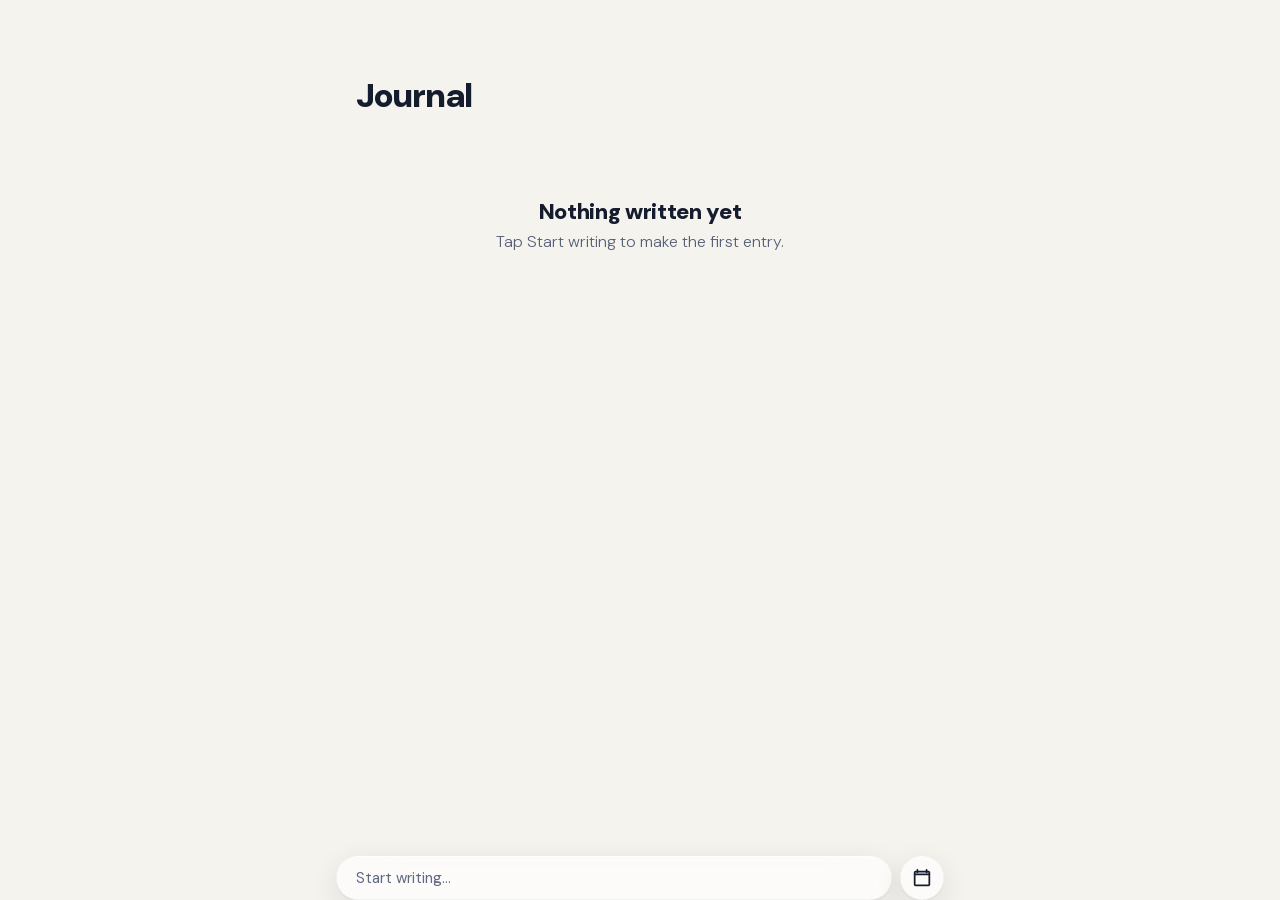
==== commit 5a44a99f: "Take the app to the edges of the screen, and drop the password Three things, all of them things the " ====
--- a/index.html
+++ b/index.html
@@ -4,17 +4,24 @@
 <meta charset="utf-8">
 <title>Digijournal</title>
 
-<!-- viewport-fit=cover puts the page under the notch and the home indicator;
-     the CSS pays that back with env(safe-area-inset-*). interactive-widget
-     keeps the layout viewport still when the keyboard opens, which is what
-     lets the composer bar ride above it instead of being shoved off. -->
-<meta name="viewport" content="width=device-width, initial-scale=1, viewport-fit=cover, interactive-widget=resizes-content">
+<!-- viewport-fit=cover is the whole reason the app reaches the physical edges
+     of the screen: without it iOS lays the standalone web view out INSIDE the
+     safe area and paints the status bar and home-indicator bands itself, which
+     no stylesheet can then reach. Nothing else belongs on this line — an
+     unrecognised directive here is one more thing between us and the only one
+     that matters. (interactive-widget was Chrome-only and did nothing on the
+     one device this app targets; the keyboard is handled by hand from
+     visualViewport in app.js.) -->
+<meta name="viewport" content="width=device-width, initial-scale=1, viewport-fit=cover">
 
 <meta name="description" content="A private daily journal.">
 <meta name="robots" content="noindex, nofollow">
 
 <!-- The status bar takes its colour from the page beneath it, in both
-     schemes, so the top of the screen never seams. -->
+     schemes, so the top of the screen never seams. These two are the ONLY
+     declaration of it — manifest.webmanifest deliberately carries no
+     theme_color, because a single hard-coded one there wins over both of
+     these and paints a band iOS then has to inset the app below. -->
 <meta name="theme-color" content="#F5F3EE" media="(prefers-color-scheme: light)">
 <meta name="theme-color" content="#101828" media="(prefers-color-scheme: dark)">
 
--- a/css/tokens.css
+++ b/css/tokens.css
@@ -26,6 +26,13 @@
   --accent:       #2F5BD0;   /* publish, links           5.4:1              */
   --accent-ink:   #FFFFFF;   /* text on accent           6.9:1              */
   --danger:       #B3261E;
+
+  /* Dragging across your own words. The system default here is iOS blue,
+     which is the one colour in the app that belongs to no one — it is the
+     phone's accent, not the journal's. A wash of the same ink the text is
+     set in says "selected" without introducing a sixth hue. Low enough
+     alpha that the type underneath keeps its measured contrast.          */
+  --selection:    rgba(20, 28, 46, 0.15);
 
   /* --- The mood ramp ---------------------------------------------------
      Cool and dim at 1, warm and bright at 5, so a month reads as a
@@ -105,7 +112,6 @@
 
   --gutter: 1.25rem;          /* the page's left/right margin              */
   --measure: 38rem;           /* max line length for reading               */
-  --measure-narrow: 20rem;    /* the gate's one column                     */
   --tap: 2.75rem;             /* 44px — the HIG minimum, never smaller     */
 
   /* --- The chrome, and the room it takes --------------------------------
@@ -122,22 +128,28 @@
      into the pad reads fine at rest and then, the moment you scroll and the
      toolbar turns to glass, hands you a 90px pane of it.
 
-     At the bottom the composer sits a FIXED --bar-bottom above the screen's
-     physical edge and does not consult env(safe-area-inset-bottom) at all.
-     That inset reserves the entire 34pt band iOS keeps around the home
-     indicator, and padding the bar by it leaves the composer hovering a
-     thumb's width up the page — exactly what a native floating bar does not
-     do. Apple's own bottom bars sit inside that band and let the indicator
-     draw across their lower edge. 12pt lands our pill's bottom edge just
-     above the indicator's line, which still keeps the upper ~32pt of a 44pt
-     target clear of the swipe-up strip where iOS eats the first touch.
-
-     Do not put the inset back. It is a floor for content that must not be
-     obscured, not a floor for the chrome that the indicator draws on.     */
+     At the bottom there is NOTHING. --bar-bottom is zero: the composer's
+     lower edge is the phone's lower edge, and the home indicator draws
+     across it the way it draws across Apple's own bottom bars. There is no
+     env(safe-area-inset-bottom) anywhere in this app and there must not be —
+     that inset reserves the whole 34pt band around the indicator, and any
+     fraction of it under the bar leaves the composer hovering up the page.
+
+     What that costs: the bottom ~20pt of the pill is inside the swipe-up
+     strip, where iOS can take the first touch as the start of a gesture. The
+     upper two thirds of a 44pt target are still clear of it, and the pill is
+     full-width, so there is always somewhere to land.
+
+     Do not put an inset back at the bottom, and do not reintroduce a pad
+     below the bar. Both are the same bug wearing different numbers.        */
   --toolbar-pad: var(--s-2);   /* air above and below the toolbar buttons  */
   --chrome-air:  var(--s-4);   /* …and between the bar and the first line  */
   --bar-pad:     var(--s-3);   /* air above the composer…                  */
-  --bar-bottom:  var(--s-3);   /* …and below it, down to the screen edge   */
+  /* Zero, but 0px and not 0: --bar-h adds this inside a calc(), where a
+     bare <number> is not a <length> and poisons the whole expression —
+     which silently takes --chrome-bottom, and every screen's padding
+     shorthand, down with it. */
+  --bar-bottom:  0px;          /* …and none at all below it                */
   --toolbar-h: calc(var(--tap) + var(--toolbar-pad) * 2);          /* 60 */
   --bar-h:     calc(var(--tap) + var(--bar-pad) + var(--bar-bottom));
   --chrome-top:    calc(env(safe-area-inset-top) + var(--toolbar-h));
@@ -151,7 +163,9 @@
   --stroke:      1.9;      /* every icon is drawn at this weight…          */
   --stroke-bold: 2.2;      /* …except on a filled field, which eats it     */
   --dot:     0.75rem;      /* the mood dot on a list row and in the key    */
-  --dot-lg:  1.75rem;      /* the mood circle inside its 44px target       */
+  --dot-lg:  2.75rem;      /* the mood face. It needs no target drawn round
+                              it: the button is this face stacked over its
+                              word, which clears 44 in both directions.    */
   --ring:      2px;        /* that circle's outline while it is unfilled   */
   --ring-thin: 1.5px;      /* a day written but not rated                  */
 
@@ -179,7 +193,6 @@
 
   --z-bar: 40;
   --z-sheet: 60;
-  --z-gate: 90;
   --z-toast: 100;
 }
 
@@ -203,6 +216,8 @@
     --accent-ink:   #0B111E;
     --danger:       #FF9A90;
 
+    --selection:    rgba(239, 237, 231, 0.22);
+
     --mood-1:       #9BA0E4;   /*  7.2:1 */
     --mood-2:       #5FB2E6;   /*  7.6:1 */
     --mood-3:       #4FC5A4;   /*  8.3:1 */
--- a/css/base.css
+++ b/css/base.css
@@ -32,6 +32,11 @@
 html {
   -webkit-text-size-adjust: 100%;
   text-size-adjust: 100%;
+
+  /* Declared on the root so it inherits into everything, including the
+     elements that would otherwise keep the UA's own grey-blue flash — links
+     and form controls do not inherit it from <body>. */
+  -webkit-tap-highlight-color: transparent;
 }
 
 body {
@@ -56,7 +61,25 @@
      actually read or write (see .selectable / inputs below). */
   -webkit-user-select: none;
   user-select: none;
-  -webkit-tap-highlight-color: transparent;
+
+  /* And a long press on anything that isn't text raises iOS's own callout —
+     a share/copy bubble over a mood face, which the app has no use for.
+     Granted back below, where copying your own writing is the point. */
+  -webkit-touch-callout: none;
+}
+
+/* The one highlight the app does draw: dragging across your own words. iOS
+   would paint this in the system blue, which is the phone's accent colour
+   showing through the journal's. --selection is a wash of the ink the text
+   is already set in. */
+::selection {
+  background: var(--selection);
+  color: inherit;
+  -webkit-text-fill-color: currentColor;
+}
+::-moz-selection {
+  background: var(--selection);
+  color: inherit;
 }
 
 h1, h2, h3, p, figure, blockquote, ul, ol {
@@ -92,6 +115,7 @@
   border-radius: 0;
   -webkit-user-select: text;
   user-select: text;
+  -webkit-touch-callout: default;
   -webkit-appearance: none;
   appearance: none;
 }
@@ -100,7 +124,11 @@
 
 svg { display: block; fill: none; }
 
-.selectable { -webkit-user-select: text; user-select: text; }
+.selectable {
+  -webkit-user-select: text;
+  user-select: text;
+  -webkit-touch-callout: default;
+}
 
 /* Visible only to screen readers — used for the live region and for the
    labels on the mood radios. */
--- a/css/app.css
+++ b/css/app.css
@@ -1,6 +1,6 @@
 /* ============================================================================
    app.css — every component in Digijournal.
-   Order follows the app: shell, glass, bars, home, entry, calendar, gate,
+   Order follows the app: shell, glass, bars, home, entry, calendar, menu,
    toast.
    ========================================================================= */
 
@@ -27,6 +27,14 @@
   scrollbar-width: none;
 }
 .screen::-webkit-scrollbar { display: none; }
+
+/* The screen host is focused on every navigation so a screen reader announces
+   the new page (app.js). It is a destination, not a control — and it is
+   `inset: 0`, so the global focus ring on it is a blue rectangle drawn around
+   the entire phone. tabindex="-1" keeps it out of the tab order, and this
+   keeps it out of sight. */
+.screen:focus,
+.screen:focus-visible { outline: none; }
 
 /* The column, and the only place the chrome is paid for. Top padding is the
    toolbar plus --chrome-air, so the first line of a screen begins a clear
@@ -55,8 +63,8 @@
 
 /* ---------------------------------------------------------------- glass --
    The one liquid-glass primitive. Everything with the journal moving behind
-   it uses this: the top toolbar, the composer bar and its capsule, the toast,
-   the gate's field.
+   it uses this: the top toolbar, the composer bar and its capsule, the mood
+   card, the toast.
 
    Four parts, in order: the blurred backdrop, the tint that guarantees
    contrast, the specular hairline on the lit (top) edge, and the shadow.
@@ -476,6 +484,15 @@
   overflow: hidden;
 }
 
+/* The global focus ring (base.css) is for controls with edges — a button, a
+   circle. These fields have none; a ring boxing the full width of the page
+   reads as an error state, not focus. The caret is the only affordance
+   editing needs. */
+.entry-title-field:focus-visible,
+.entry-body-field:focus-visible {
+  outline: none;
+}
+
 .entry-title-field {
   font-size: var(--t-title);
   font-weight: var(--w-black);
@@ -503,59 +520,147 @@
 }
 
 /* -------------------------------------------------------------- mood ---
-   Five circles. A radiogroup, so it is one tab stop and the arrow keys move
-   the selection — the pattern a rating control is supposed to follow.
-   Each circle carries its own 44px target even though the ink is 28px. */
+   Five faces, each named under itself. A radiogroup, so it is one tab stop
+   and the arrow keys move the selection — the pattern a rating control is
+   supposed to follow.
+
+   It is a glass card, and it is the first thing on the entry. Loose dots
+   under the date read as a footnote to the writing; a pane of its own says
+   the rating is a thing you came here to do. The journal scrolls behind it,
+   which is what glass is for.
+
+   The card carries its own heading and its own answers, so nothing in it
+   changes as you choose: the prompt is a heading, not a readout, and which
+   day it was is carried by the face that fills.
+
+   Each option is exactly a face wide, and the row spaces them apart, so the
+   outermost ink lands on the card's own padding rather than floating in from
+   it — an option padded out to a wider target would inset it. The button is a
+   44px face over its word, so it clears 44 in both directions on its own; it
+   does not need a target drawn around it. */
 
 .mood {
-  display: flex;
+  margin: 0 0 var(--s-6);
+  padding: var(--s-3);
+  border-radius: var(--r-lg);
+}
+
+/* The card's heading. Sentence case and quiet — it labels the control for
+   anyone who has not met it, and then gets out of the way. Centred over the
+   row, which is the one place in the app type is not flush left: it belongs
+   to the card, not to the column of writing underneath. Centred by
+   text-align, never by transform — see the house rule. */
+.mood-prompt {
+  margin: 0 0 var(--s-3);
+  font-size: var(--t-subhead);
+  font-weight: var(--w-medium);
+  line-height: var(--lh-tight);
+  text-align: center;
+  color: var(--ink-2);
+}
+
+.mood-row {
+  display: flex;
+  justify-content: space-between;
+}
+
+.mood-opt {
+  display: flex;
+  flex-direction: column;
   align-items: center;
   gap: var(--s-1);
-  margin: var(--s-5) 0 var(--s-2);
-  margin-left: calc(var(--s-2) * -1);
-}
-
-.mood-opt {
+  width: var(--dot-lg);
+  padding: 0;
+  border-radius: var(--r-md);
+}
+
+/* The swatch and the face are given the SAME absolute box, so they are
+   concentric by construction rather than by two alignment mechanisms
+   agreeing.
+
+   They did not agree. A button keeps the UA's 1px 6px of padding unless it is
+   told otherwise, which left the swatch wider than the content box it was
+   being centred in; WebKit resolves that overflow towards the start edge, and
+   the face — positioned from the padding edge — sat a few pixels left of its
+   own circle. Hence `padding: 0`, and hence one box for both. */
+.mood-face {
   position: relative;
-  display: grid;
-  place-items: center;
-  width: var(--tap);
-  height: var(--tap);
-  border-radius: var(--r-full);
-  transition: transform var(--d-fast) var(--ease);
-}
-.mood-opt::after {
-  content: '';
+  display: block;
   width: var(--dot-lg);
   height: var(--dot-lg);
+  transition: transform var(--d-fast) var(--ease);
+}
+.mood-face::before,
+.mood-face svg {
+  position: absolute;
+  top: 0;
+  left: 0;
+  width: 100%;
+  height: 100%;
+}
+/* The swatch is ::before, not ::after: both layers are positioned, so tree
+   order is paint order, and the face has to come second. */
+.mood-face::before {
+  content: '';
   border-radius: var(--r-full);
   background: transparent;
   box-shadow: inset 0 0 0 var(--ring) var(--mood-none);
   transition: background var(--d-fast) var(--ease),
-              box-shadow var(--d-fast) var(--ease),
-              transform var(--d-fast) var(--ease);
-}
-.mood-opt[data-mood='1']::after { box-shadow: inset 0 0 0 var(--ring) var(--mood-1); }
-.mood-opt[data-mood='2']::after { box-shadow: inset 0 0 0 var(--ring) var(--mood-2); }
-.mood-opt[data-mood='3']::after { box-shadow: inset 0 0 0 var(--ring) var(--mood-3); }
-.mood-opt[data-mood='4']::after { box-shadow: inset 0 0 0 var(--ring) var(--mood-4); }
-.mood-opt[data-mood='5']::after { box-shadow: inset 0 0 0 var(--ring) var(--mood-5); }
-
-.mood-opt[aria-checked='true']::after { transform: scale(1.06); }
-.mood-opt[aria-checked='true'][data-mood='1']::after { background: var(--mood-1); }
-.mood-opt[aria-checked='true'][data-mood='2']::after { background: var(--mood-2); }
-.mood-opt[aria-checked='true'][data-mood='3']::after { background: var(--mood-3); }
-.mood-opt[aria-checked='true'][data-mood='4']::after { background: var(--mood-4); }
-.mood-opt[aria-checked='true'][data-mood='5']::after { background: var(--mood-5); }
-.mood-opt:active { transform: scale(var(--press)); }
-
-.mood-label {
-  margin-left: var(--s-2);
+              box-shadow var(--d-fast) var(--ease);
+}
+
+/* Unrated, the face is drawn in its own colour inside the ring; rated, it
+   turns to --mood-ink on the fill — the same pairing the calendar prints its
+   numerals with. The heavier stroke is the one tokens.css keeps for a glyph
+   sitting on a filled field, which eats a hairline. */
+.mood-face svg {
+  color: var(--mood-none);
+  fill: none;
+  stroke: currentColor;
+  stroke-width: var(--stroke);
+  stroke-linecap: round;
+  stroke-linejoin: round;
+  transition: color var(--d-fast) var(--ease);
+}
+
+.mood-name {
   font-size: var(--t-foot);
   font-weight: var(--w-medium);
-  color: var(--ink-2);
+  line-height: var(--lh-tight);
+  color: var(--ink-3);
   white-space: nowrap;
-}
+  transition: color var(--d-fast) var(--ease);
+}
+
+.mood-opt[data-mood='1'] .mood-face::before { box-shadow: inset 0 0 0 var(--ring) var(--mood-1); }
+.mood-opt[data-mood='2'] .mood-face::before { box-shadow: inset 0 0 0 var(--ring) var(--mood-2); }
+.mood-opt[data-mood='3'] .mood-face::before { box-shadow: inset 0 0 0 var(--ring) var(--mood-3); }
+.mood-opt[data-mood='4'] .mood-face::before { box-shadow: inset 0 0 0 var(--ring) var(--mood-4); }
+.mood-opt[data-mood='5'] .mood-face::before { box-shadow: inset 0 0 0 var(--ring) var(--mood-5); }
+
+.mood-opt[data-mood='1'] svg { color: var(--mood-1); }
+.mood-opt[data-mood='2'] svg { color: var(--mood-2); }
+.mood-opt[data-mood='3'] svg { color: var(--mood-3); }
+.mood-opt[data-mood='4'] svg { color: var(--mood-4); }
+.mood-opt[data-mood='5'] svg { color: var(--mood-5); }
+
+/* The chosen one grows, and it grows from the FACE — not from the swatch and
+   not from the button. A transform on the swatch promotes it into the
+   positioned layer, where, being later in tree order, it paints over the face
+   and you get a plain coloured disc; a transform on the button would drag the
+   word along with it. */
+.mood-opt[aria-checked='true'] .mood-face { transform: scale(1.06); }
+.mood-opt[aria-checked='true'] svg {
+  color: var(--mood-ink);
+  stroke-width: var(--stroke-bold);
+}
+.mood-opt[aria-checked='true'] .mood-name { color: var(--ink); }
+.mood-opt[aria-checked='true'][data-mood='1'] .mood-face::before { background: var(--mood-1); }
+.mood-opt[aria-checked='true'][data-mood='2'] .mood-face::before { background: var(--mood-2); }
+.mood-opt[aria-checked='true'][data-mood='3'] .mood-face::before { background: var(--mood-3); }
+.mood-opt[aria-checked='true'][data-mood='4'] .mood-face::before { background: var(--mood-4); }
+.mood-opt[aria-checked='true'][data-mood='5'] .mood-face::before { background: var(--mood-5); }
+.mood-opt:active .mood-face { transform: scale(var(--press)); }
 
 /* ------------------------------------------------------------- calendar -- */
 
@@ -702,7 +807,11 @@
   z-index: calc(var(--z-sheet) + 1);
   left: max(var(--gutter), env(safe-area-inset-left));
   right: max(var(--gutter), env(safe-area-inset-right));
-  bottom: var(--bar-bottom);   /* the same floor the composer stands on */
+  /* The composer's floor is now the screen's own edge, and a card with four
+     rounded corners cannot stand there — the bottom two would be cut off by
+     the edge of the phone. So the sheet keeps the bar's own pad under it.
+     It is a card, not chrome: it is on screen for one tap. */
+  bottom: var(--bar-pad);
   max-width: var(--measure);
   margin: 0 auto;
   padding: var(--s-2);
@@ -735,89 +844,6 @@
 }
 .menu-item[data-tone='danger'] { color: var(--danger); }
 .menu-sep { height: 1px; margin: var(--s-1) var(--s-4); background: var(--hairline); }
-
-/* ----------------------------------------------------------------- gate --
-   The password screen. Covers everything, including during a resume, so a
-   glance at the app switcher shows the lock and not last night's entry. */
-
-.gate {
-  position: fixed;
-  inset: 0;
-  z-index: var(--z-gate);
-  display: grid;
-  place-items: center;
-  padding: var(--s-8) var(--gutter);
-  background: var(--paper);
-}
-.gate-inner {
-  width: 100%;
-  max-width: var(--measure-narrow);
-  text-align: center;
-}
-.gate h1 {
-  font-size: var(--t-display);
-  font-weight: var(--w-black);
-  letter-spacing: var(--tr-display);
-}
-.gate p {
-  margin-top: var(--s-2);
-  font-size: var(--t-callout);
-  font-weight: var(--w-light);
-  color: var(--ink-2);
-  line-height: var(--lh-snug);
-}
-.gate-form {
-  display: flex;
-  align-items: center;
-  gap: var(--s-2);
-  margin-top: var(--s-8);
-  padding: var(--s-1) var(--s-1) var(--s-1) var(--s-5);
-  border-radius: var(--r-xl);
-}
-.gate-input {
-  flex: 1;
-  min-width: 0;
-  height: var(--tap);
-  font-size: var(--t-body);
-  font-weight: var(--w-regular);
-  text-align: left;
-}
-.gate-go {
-  display: grid;
-  place-items: center;
-  width: var(--tap);
-  height: var(--tap);
-  border-radius: var(--r-full);
-  background: var(--accent);
-  color: var(--accent-ink);
-  transition: transform var(--d-fast) var(--ease), opacity var(--d-fast) var(--ease);
-}
-.gate-go svg {
-  width: var(--icon-sm);
-  height: var(--icon-sm);
-  stroke: currentColor;
-  stroke-width: var(--stroke-bold);
-  stroke-linecap: round;
-  stroke-linejoin: round;
-}
-.gate-go:active { transform: scale(var(--press)); }
-
-/* Reserve the line so the form doesn't jump when the message arrives. */
-.gate-error {
-  margin-top: var(--s-4);
-  min-height: var(--s-5);
-  font-size: var(--t-foot);
-  font-weight: var(--w-medium);
-  color: var(--danger);
-}
-
-@keyframes shake {
-  10%, 90% { transform: translateX(-2px); }
-  20%, 80% { transform: translateX(4px); }
-  30%, 50%, 70% { transform: translateX(-6px); }
-  40%, 60% { transform: translateX(6px); }
-}
-.gate-form[data-wrong='true'] { animation: shake var(--d-slow) var(--ease); }
 
 /* ---------------------------------------------------------------- toast -- */
 
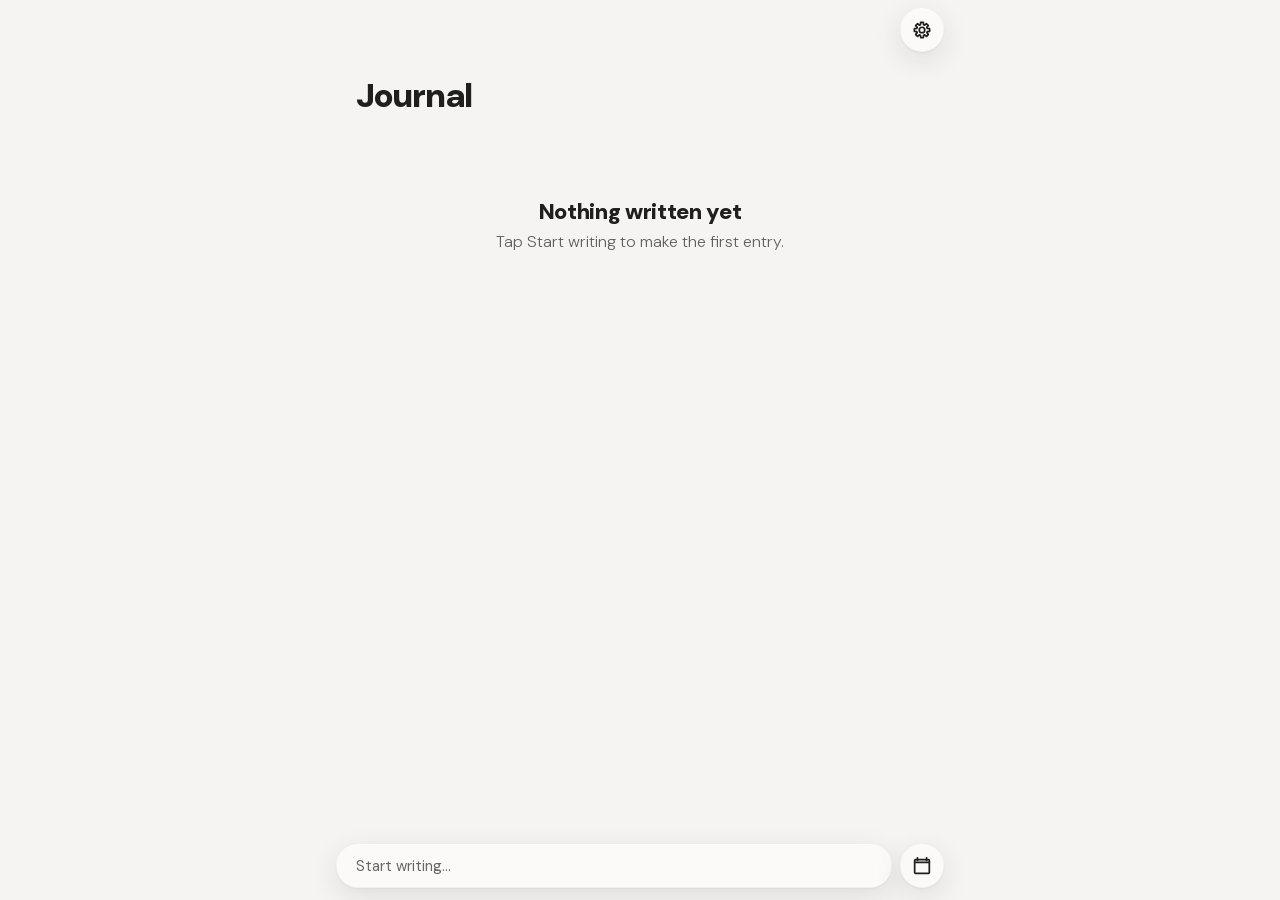
==== commit ba5e79ff: "Give the app eight colours, and a gear to reach them The cloud on the list becomes a settings gear, " ====
--- a/index.html
+++ b/index.html
@@ -18,20 +18,63 @@
 <meta name="robots" content="noindex, nofollow">
 
 <!-- The status bar takes its colour from the page beneath it, in both
-     schemes, so the top of the screen never seams. These two are the ONLY
-     declaration of it — manifest.webmanifest deliberately carries no
-     theme_color, because a single hard-coded one there wins over both of
-     these and paints a band iOS then has to inset the app below. -->
-<meta name="theme-color" content="#F5F3EE" media="(prefers-color-scheme: light)">
-<meta name="theme-color" content="#101828" media="(prefers-color-scheme: dark)">
+     schemes, so the top of the screen never seams. Scheme-aware, which a
+     manifest's single theme_color could never be — see the note below on
+     why there is no manifest.
 
+     These two are the DEFAULT palette, and they are right for the app until
+     js/theme.js runs. It then replaces both with a single meta it keeps in
+     step with --paper, because a Blueberry install needs a blue status bar
+     and no stylesheet can reach that strip of screen. -->
+<meta name="theme-color" content="#F5F4F2" media="(prefers-color-scheme: light)">
+<meta name="theme-color" content="#151514" media="(prefers-color-scheme: dark)">
+
+<!-- These four are what make the icon a standalone app, and there is
+     DELIBERATELY NO <link rel="manifest"> beside them.
+
+     A linked web app manifest takes iOS down its modern path, where the
+     manifest configures the app and `apple-mobile-web-app-status-bar-style`
+     is ignored. Standalone still works — but the web view is laid out INSIDE
+     the safe area, and iOS fills the leftover band around the home indicator
+     with the theme colour itself. That is the block of off-white (light) or
+     navy (dark) under the composer: not padding, a strip of screen the app
+     was never given, which no stylesheet can reach into.
+
+     Without the manifest, iOS uses the path below, where viewport-fit=cover
+     plus black-translucent is the combination that hands the app the whole
+     screen. Everything the manifest was carrying is here: standalone from
+     -capable, the name from -title, the icon from apple-touch-icon. The one
+     genuine loss is the portrait lock, and installability on Android and
+     desktop — neither of which this app targets. -->
 <meta name="apple-mobile-web-app-capable" content="yes">
 <meta name="mobile-web-app-capable" content="yes">
-<meta name="apple-mobile-web-app-status-bar-style" content="black-translucent">
+
+<!-- `default`, and NOT `black-translucent`. This is the line that was taking
+     a strip of the screen, and it was measured on the phone, not guessed:
+
+       screen            393 x 852
+       window.inner      393 x 793
+       fixed bottom:0    lands at 793 — 59 short of the screen
+
+     852 - 793 = 59, which is the STATUS BAR's height, not the home
+     indicator's 34. That is black-translucent's long-standing behaviour: it
+     makes the web view the height of the screen minus the status bar and
+     then anchors it at the TOP, so the page does draw under the clock —
+     and an equal strip at the BOTTOM belongs to nobody. iOS paints it with
+     the theme colour, which is why it read as a block of paper under the
+     composer, and why nothing in the stylesheet could reach it.
+     viewport-fit=cover does not rescue this on the no-manifest path.
+
+     With `default` the web view is laid out below the status bar instead and
+     runs to the physical bottom edge. The top does not move: the inset that
+     was pushing the first line down (59) is replaced by the status bar iOS
+     now draws in that same space, and --chrome-top reads 0 there and stops
+     paying for it. The status bar is painted from the theme-color metas
+     above, which are the paper in both schemes — so it does not seam. -->
+<meta name="apple-mobile-web-app-status-bar-style" content="default">
 <meta name="apple-mobile-web-app-title" content="Digijournal">
 <meta name="format-detection" content="telephone=no">
 
-<link rel="manifest" href="manifest.webmanifest">
 <link rel="icon" href="icons/icon.svg" type="image/svg+xml">
 <link rel="apple-touch-icon" href="icons/icon-180.png">
 
@@ -43,6 +86,28 @@
 <link rel="stylesheet" href="css/tokens.css">
 <link rel="stylesheet" href="css/base.css">
 <link rel="stylesheet" href="css/app.css">
+
+<!-- The chosen palette, before the first pixel.
+
+     This is the only script in the app that is not a module, and the only
+     code outside js/store.js that touches storage. Both are on purpose. A
+     module is deferred, so it runs after the page has been laid out — which
+     on a Blueberry install means a flash of cream on every single launch.
+     Four inline lines are what buy that frame back.
+
+     It only ever READS, it validates what it finds against the same list
+     tokens.css answers to, and if it were deleted the app would still be
+     correct — js/theme.js sets the same attribute a moment later. Everything
+     else about the palette (the names, the status bar, writing the choice
+     down) is in that module, and the colours are in tokens.css alone. -->
+<script>
+  try {
+    var p = localStorage.getItem('digijournal.palette');
+    if (/^(paper|bondi|blueberry|grape|tangerine|lime|strawberry|graphite)$/.test(p)) {
+      document.documentElement.dataset.palette = p;
+    }
+  } catch (e) { /* private mode: the default palette is a fine answer */ }
+</script>
 </head>
 
 <body>
--- a/css/tokens.css
+++ b/css/tokens.css
@@ -3,72 +3,80 @@
    Every colour, size, weight, radius and duration in the app resolves to a
    token declared here. No other file invents a value.
 
-   Palette: off-white paper / off-navy ink, and the same two colours swapped
-   in dark mode. Contrast ratios in the comments are measured, not estimated
-   (WCAG 2.1 relative luminance) — body text clears 4.5:1, mood dots and other
-   non-text UI clear 3:1, in both schemes.
+   THE PALETTE IS A SET OF THESE, SWAPPED. `js/theme.js` puts a
+   `data-palette` on <html> and the block for that name wins; nothing else in
+   the app knows a palette exists. The default is `paper` — off-white and
+   off-black — and beside it are the seven iMac plastics: Bondi Blue,
+   Blueberry, Grape, Tangerine, Lime, Strawberry and Graphite.
+
+   Each palette declares eleven values and no more. Everything else — the
+   hairlines, the glass, the shadows, the scrim, the selection wash — is
+   derived from those, which is why adding a palette is eleven lines rather
+   than thirty, and why a new palette cannot forget to tint its own shadows.
+
+   CONTRAST RATIOS IN THE COMMENTS ARE MEASURED (WCAG 2.1 relative
+   luminance), and they were solved for rather than picked: every palette's
+   ink lands at 15:1 on its own paper, --ink-2 at 5.7:1, --ink-3 at 4.6:1 on
+   the darkest ground it ever sits on. That is why the seven papers do not
+   read as seven different levels of legibility. If you change a colour here,
+   re-measure it — do not eyeball it.
    ========================================================================= */
 
 :root {
   color-scheme: light dark;
 
-  /* --- Paper and ink (light) ------------------------------------------- */
-  --paper:        #F5F3EE;   /* the page                                    */
-  --paper-sunk:   #EEEBE4;   /* wells, pressed states                       */
-  --card:         #FFFFFF;   /* raised surfaces                             */
-
-  --ink:          #141C2E;   /* titles, body            15.3:1 on paper     */
-  --ink-2:        #565F78;   /* secondary                5.7:1              */
-  --ink-3:        #606983;   /* dates, metadata          4.9:1              */
-  --hairline:     #DFDBD2;   /* the dividing rules                          */
-  --hairline-2:   #E8E4DC;
-
-  --accent:       #2F5BD0;   /* publish, links           5.4:1              */
-  --accent-ink:   #FFFFFF;   /* text on accent           6.9:1              */
-  --danger:       #B3261E;
-
-  /* Dragging across your own words. The system default here is iOS blue,
-     which is the one colour in the app that belongs to no one — it is the
-     phone's accent, not the journal's. A wash of the same ink the text is
-     set in says "selected" without introducing a sixth hue. Low enough
-     alpha that the type underneath keeps its measured contrast.          */
-  --selection:    rgba(20, 28, 46, 0.15);
+  /* --- The default palette: off-white paper, off-black ink ---------------
+     Declared on bare :root as well as under its own name, so an app that
+     has never been to Settings is already wearing it.
+
+     --accent is the FIELD: the colour a Publish button is filled with, and
+     it is allowed to be as bright as the plastic it is named after.
+     --accent-ink is what sits on that field. --accent-deep is the same
+     colour taken down until it carries as a MARK on paper — a link, the
+     focus ring, the pencil. Two tokens, because Tangerine cannot be one:
+     bright enough to be a tangerine button is nowhere near dark enough to
+     be tangerine text. Where a plastic already carries as a mark — every
+     palette but Bondi, Tangerine and Lime — the two are the same colour.
+
+     --ink-rgb and --glass-rgb are the same colours as space-separated
+     channels, so the derived tokens below can take an alpha of them. */
+  --paper:        #F5F4F2;   /* the page                                    */
+  --paper-sunk:   #EBEAE7;   /* wells, pressed states                       */
+  --card:         #FFFEFD;   /* raised surfaces                             */
+  --ink:          #1F1F1E;   /* titles, body           15.1:1 on paper      */
+  --ink-2:        #616060;   /* secondary               5.7:1               */
+  --ink-3:        #696868;   /* dates, metadata         5.0:1               */
+  --ink-rgb:      31 31 30;
+  --accent:       #242426;   /* the field                                   */
+  --accent-ink:   #FDFDFF;   /* on it                  14.4:1               */
+  --accent-deep:  #242426;   /* the mark               13.4:1 on paper      */
+  --glass-rgb:    255 254 253;
+
+  /* The hairlines, the glass, the shadows, the scrim and the selection wash
+     are all DERIVED from the eleven above — see the block below the
+     palettes. Nothing here has to restate them.                           */
+
+  --danger:       #B3261E;   /* 5.9:1 on the darkest paper of the eight     */
 
   /* --- The mood ramp ---------------------------------------------------
      Cool and dim at 1, warm and bright at 5, so a month reads as a
-     temperature at a glance. All ≥4:1 on paper. Colour is never the only
+     temperature at a glance. THE RAMP DOES NOT CHANGE WITH THE PALETTE:
+     it is data, not chrome — a year of Mondays plotted in the calendar has
+     to mean the same thing in Lime as it did in Blueberry. All five clear
+     4:1 on every one of the eight papers and cards, and carry --mood-ink at
+     4.6:1 when a calendar day is filled with them. Colour is never the only
      carrier — every dot also has a label, and the calendar prints the
      numeral inside the day.                                              */
-  --mood-1:       #585C93;   /* rough    5.6:1 */
-  --mood-2:       #2E76A6;   /* low      4.5:1 */
-  --mood-3:       #2F856C;   /* even     4.0:1 */
-  --mood-4:       #9C6A16;   /* good     4.2:1 */
-  --mood-5:       #BE4C39;   /* bright   4.4:1 */
-  --mood-none:    #C9C4BA;   /* no entry                                    */
+  --mood-1:       #585C93;   /* rough    ≥5.7:1 */
+  --mood-2:       #2E76A6;   /* low      ≥4.5:1 */
+  --mood-3:       #2C826A;   /* even     ≥4.2:1 */
+  --mood-4:       #9C6A16;   /* good     ≥4.3:1 */
+  --mood-5:       #BE4C39;   /* bright   ≥4.5:1 */
   --mood-ink:     #FFFFFF;   /* text sitting on a filled mood swatch        */
 
-  /* --- Liquid glass -----------------------------------------------------
-     A glass layer is: a blurred, saturation-boosted sample of what is
-     behind it; a translucent tint so text stays legible over anything; a
-     specular hairline along the top edge where the light catches; and a
-     soft shadow that lifts it off the page. The tint is doing the
-     accessibility work — never lower its alpha to show more of the blur.
-
-     Glass needs the journal behind it. Over a --scrim there is no texture to
-     refract and the white tint cannot recover the paper's warmth: it lands at
-     a dead neutral, darker than the page it claims to float above. A surface
-     over a scrim is a --card, not glass.                                  */
-  --glass-tint:   rgba(255, 255, 255, 0.68);
-  --glass-tint-2: rgba(255, 255, 255, 0.82);
+  /* The one part of the glass that is not derived, because it is not a
+     colour: how hard the backdrop is blurred. See the note below.        */
   --glass-filter: blur(28px) saturate(180%);
-  --glass-edge:   rgba(255, 255, 255, 0.85);
-  --glass-rim:    rgba(20, 28, 46, 0.08);
-
-  /* What lifts a floating surface off the page, glass or card. */
-  --lift:         0 1px 2px rgba(20, 28, 46, 0.05),
-                  0 8px 28px rgba(20, 28, 46, 0.10);
-
-  --scrim:        rgba(20, 28, 46, 0.28);
 
   /* --- Type -------------------------------------------------------------
      DM Sans throughout. Black (900) for anything titular, Light (300) for
@@ -128,28 +136,25 @@
      into the pad reads fine at rest and then, the moment you scroll and the
      toolbar turns to glass, hands you a 90px pane of it.
 
-     At the bottom there is NOTHING. --bar-bottom is zero: the composer's
-     lower edge is the phone's lower edge, and the home indicator draws
-     across it the way it draws across Apple's own bottom bars. There is no
-     env(safe-area-inset-bottom) anywhere in this app and there must not be —
-     that inset reserves the whole 34pt band around the indicator, and any
-     fraction of it under the bar leaves the composer hovering up the page.
-
-     What that costs: the bottom ~20pt of the pill is inside the swipe-up
-     strip, where iOS can take the first touch as the start of a gesture. The
-     upper two thirds of a 44pt target are still clear of it, and the pill is
-     full-width, so there is always somewhere to land.
-
-     Do not put an inset back at the bottom, and do not reintroduce a pad
-     below the bar. Both are the same bug wearing different numbers.        */
+     At the bottom, --bar-bottom is the home indicator's own band and not a
+     pixel more. The composer is a floating capsule, so it clears the
+     indicator rather than sharing it: that band is a live gesture target,
+     and a 44pt control overlapping it hands its lower third to the system.
+
+     max(), NEVER a sum. The inset IS the clearance — adding our own pad on
+     top of it is what floats the bar a thumb's width up the page. On a
+     device that has no indicator the inset is 0 and the 12pt takes over, so
+     the capsule still never sits on the glass edge.
+
+     This was 0px for exactly one deploy, while the bottom of the screen was
+     being hunted. It was never the cause — read the note on the status bar
+     meta in index.html, which is where the missing 59pt actually went. With
+     that fixed the app genuinely owns the bottom edge, and the only reason
+     to hold the bar off it is this one.                                    */
   --toolbar-pad: var(--s-2);   /* air above and below the toolbar buttons  */
   --chrome-air:  var(--s-4);   /* …and between the bar and the first line  */
   --bar-pad:     var(--s-3);   /* air above the composer…                  */
-  /* Zero, but 0px and not 0: --bar-h adds this inside a calc(), where a
-     bare <number> is not a <length> and poisons the whole expression —
-     which silently takes --chrome-bottom, and every screen's padding
-     shorthand, down with it. */
-  --bar-bottom:  0px;          /* …and none at all below it                */
+  --bar-bottom:  max(var(--s-3), env(safe-area-inset-bottom));
   --toolbar-h: calc(var(--tap) + var(--toolbar-pad) * 2);          /* 60 */
   --bar-h:     calc(var(--tap) + var(--bar-pad) + var(--bar-bottom));
   --chrome-top:    calc(env(safe-area-inset-top) + var(--toolbar-h));
@@ -166,6 +171,7 @@
   --dot-lg:  2.75rem;      /* the mood face. It needs no target drawn round
                               it: the button is this face stacked over its
                               word, which clears 44 in both directions.    */
+  --swatch:  1.75rem;      /* a palette's plastic, in the Settings picker  */
   --ring:      2px;        /* that circle's outline while it is unfilled   */
   --ring-thin: 1.5px;      /* a day written but not rated                  */
 
@@ -196,43 +202,361 @@
   --z-toast: 100;
 }
 
-/* --- Dark: the same two colours, swapped ---------------------------------
-   Off-navy becomes the paper and off-white becomes the ink. This is not a
-   generic dark theme — it is the light theme inverted through the same
-   pair, which is why the app doesn't change character at sunset.        */
+/* ============================================================================
+   EVERYTHING THE PALETTE DOES NOT HAVE TO SAY
+
+   Derived from the eleven above with an alpha, so they tint themselves: a
+   hairline on Grape is grape, a shadow on Tangerine is warm. This is what
+   stops a palette from being thirty hex values somebody has to keep in step
+   by hand — and what stops a NEW palette from forgetting to tint its own
+   shadows.
+
+   Declared for `[data-palette]` as well as `:root` because a palette is
+   paintable on an element, not only on the page: the picker in Settings is
+   eight chips, each wearing one of the eight, and each has to re-derive its
+   own hairline rather than inherit the page's. A custom property inherits
+   its SUBSTITUTED value, so a chip that did not redeclare these would draw
+   the current palette's hairline around another palette's paper.
+
+   LIQUID GLASS. A glass layer is: a blurred, saturation-boosted sample of
+   what is behind it (--glass-filter, above); a translucent tint so text
+   stays legible over anything; a specular hairline along the top edge where
+   the light catches; and a soft shadow that lifts it off the page. The tint
+   is doing the accessibility work — never lower its alpha to show more of
+   the blur.
+
+   Glass needs the journal behind it. Over a --scrim there is no texture to
+   refract and the tint cannot recover the paper's warmth: it lands at a dead
+   neutral, darker than the page it claims to float above. A surface over a
+   scrim is a --card, not glass.
+
+   The selection wash is here for the same reason it always was: iOS would
+   draw it in the system blue, which is the phone's accent and not the
+   journal's. An alpha of the ink the text is already set in says "selected"
+   without introducing another hue — and now without introducing a different
+   one in each of seven palettes.
+   ========================================================================= */
+
+:root,
+[data-palette] {
+  --hairline:     rgb(var(--ink-rgb) / 0.12);   /* the dividing rules       */
+  --hairline-2:   rgb(var(--ink-rgb) / 0.07);
+  --selection:    rgb(var(--ink-rgb) / 0.15);
+  --mood-none:    rgb(var(--ink-rgb) / 0.22);   /* a day with no entry      */
+  --glass-tint:   rgb(var(--glass-rgb) / 0.68);
+  --glass-tint-2: rgb(var(--glass-rgb) / 0.82);
+  --glass-edge:   rgb(255 255 255 / 0.85);
+  --glass-rim:    rgb(var(--ink-rgb) / 0.08);
+  --lift:         0 1px 2px rgb(var(--ink-rgb) / 0.05),
+                  0 8px 28px rgb(var(--ink-rgb) / 0.10);
+  --scrim:        rgb(var(--ink-rgb) / 0.28);
+}
+
+/* ============================================================================
+   THE PALETTES, LIGHT
+
+   Seven plastics and the paper they replaced. Each one is a hue held at a
+   fixed lightness: the paper is the same brightness in all eight, and so is
+   every grade of ink on it, which is what keeps Tangerine from reading as a
+   brighter app than Blueberry rather than a warmer one.
+
+   The hues are the machines — Bondi Blue in 1998, the five fruits in 1999,
+   Graphite in 2000. What they are NOT is the mood ramp: see the note on it
+   above.
+   ========================================================================= */
+
+/* The one that is not a colour, and the one the app opens on. */
+[data-palette='paper'] {
+  --paper:        #F5F4F2;
+  --paper-sunk:   #EBEAE7;
+  --card:         #FFFEFD;
+  --ink:          #1F1F1E;   /* 15.0:1 */
+  --ink-2:        #616060;   /*  5.7:1 */
+  --ink-3:        #696868;   /*  5.1:1 */
+  --ink-rgb:      31 31 30;
+  --accent:       #242426;
+  --accent-ink:   #FDFDFF;   /* 15.3:1 */
+  --accent-deep:  #242426;   /* 14.1:1 */
+  --glass-rgb:    254 253 252;
+}
+
+/* Bondi Blue — the 1998 original, and the only one of the eight that was
+   ever the ONLY colour an iMac came in. */
+[data-palette='bondi'] {
+  --paper:        #E9F7FC;
+  --paper-sunk:   #DBEEF5;
+  --card:         #FDFFFF;
+  --ink:          #01232C;   /* 15.0:1 */
+  --ink-2:        #4D646D;   /*  5.7:1 */
+  --ink-3:        #566C74;   /*  5.1:1 */
+  --ink-rgb:      1 35 44;
+  --accent:       #0095B6;
+  --accent-ink:   #000F15;   /*  5.5:1 */
+  --accent-deep:  #0E7893;   /*  4.6:1 */
+  --glass-rgb:    251 254 255;
+}
+
+[data-palette='blueberry'] {
+  --paper:        #F0F4FE;
+  --paper-sunk:   #E5EAF8;
+  --card:         #FEFEFF;
+  --ink:          #161E35;   /* 15.0:1 */
+  --ink-2:        #586075;   /*  5.7:1 */
+  --ink-3:        #61687C;   /*  5.0:1 */
+  --ink-rgb:      22 30 53;
+  --accent:       #4B5FB4;
+  --accent-ink:   #FDFDFF;   /*  5.7:1 */
+  --accent-deep:  #4B5FB4;   /*  5.3:1 */
+  --glass-rgb:    253 253 255;
+}
+
+[data-palette='grape'] {
+  --paper:        #F7F2FC;
+  --paper-sunk:   #EEE7F5;
+  --card:         #FFFEFF;
+  --ink:          #261930;   /* 15.1:1 */
+  --ink-2:        #675C70;   /*  5.7:1 */
+  --ink-3:        #6F6477;   /*  5.1:1 */
+  --ink-rgb:      38 25 48;
+  --accent:       #7A4E9E;
+  --accent-ink:   #FEFDFF;   /*  6.1:1 */
+  --accent-deep:  #7A4E9E;   /*  5.6:1 */
+  --glass-rgb:    254 253 255;
+}
+
+/* Tangerine, Lime and Bondi are the three that need --accent-deep to be a
+   different colour from --accent. A tangerine bright enough to be a
+   tangerine button is 2.3:1 on paper; as a link or a focus ring it would be
+   invisible. So the field stays the plastic and the mark is the same hue
+   taken down to 4.6:1 — the button is still a tangerine, and the ring is
+   still legible. */
+[data-palette='tangerine'] {
+  --paper:        #FFF2E9;
+  --paper-sunk:   #F9E7DB;
+  --card:         #FFFEFE;
+  --ink:          #2F1A0C;   /* 15.0:1 */
+  --ink-2:        #6F5C51;   /*  5.8:1 */
+  --ink-3:        #77655A;   /*  5.0:1 */
+  --ink-rgb:      47 26 12;
+  --accent:       #F0801F;
+  --accent-ink:   #190700;   /*  7.3:1 */
+  --accent-deep:  #AC580D;   /*  4.6:1 */
+  --glass-rgb:    255 253 252;
+}
+
+[data-palette='lime'] {
+  --paper:        #F0F7EB;
+  --paper-sunk:   #E4EEDD;
+  --card:         #FDFFFC;
+  --ink:          #17220E;   /* 15.1:1 */
+  --ink-2:        #596452;   /*  5.7:1 */
+  --ink-3:        #626C5C;   /*  5.0:1 */
+  --ink-rgb:      23 34 14;
+  --accent:       #8FC423;
+  --accent-ink:   #080F00;   /*  9.4:1 */
+  --accent-deep:  #57790D;   /*  4.6:1 */
+  --glass-rgb:    251 255 249;
+}
+
+[data-palette='strawberry'] {
+  --paper:        #FEF1F3;
+  --paper-sunk:   #F7E5E8;
+  --card:         #FFFEFE;
+  --ink:          #32161D;   /* 15.1:1 */
+  --ink-2:        #73595E;   /*  5.8:1 */
+  --ink-3:        #7A6266;   /*  5.1:1 */
+  --ink-rgb:      50 22 29;
+  --accent:       #E24A73;
+  --accent-ink:   #1B0408;   /*  5.1:1 */
+  --accent-deep:  #BE4263;   /*  4.6:1 */
+  --glass-rgb:    255 253 253;
+}
+
+[data-palette='graphite'] {
+  --paper:        #F2F5F8;
+  --paper-sunk:   #E7EBEF;
+  --card:         #FEFEFF;
+  --ink:          #1A2026;   /* 15.0:1 */
+  --ink-2:        #5C6168;   /*  5.7:1 */
+  --ink-3:        #64696F;   /*  5.1:1 */
+  --ink-rgb:      26 32 38;
+  --accent:       #5B6266;
+  --accent-ink:   #FCFEFF;   /*  6.1:1 */
+  --accent-deep:  #5B6266;   /*  5.7:1 */
+  --glass-rgb:    252 254 255;
+}
+
+/* ============================================================================
+   DARK
+
+   Not a generic dark theme: each palette is its own light theme inverted
+   through the same hue, which is why the app doesn't change character at
+   sunset. The paper becomes the deep end of the plastic and the ink becomes
+   the pale end — and the accent goes the other way, because a #4B5FB4 button
+   that was right on white is a hole in a navy page.
+
+   THE SIX PLASTICS COMMIT TO THEIR COLOUR HERE. They are held at a lightness
+   where the page still reads as dark, but with enough chroma that it is a
+   colour rather than a grey with a rumour in it — a first pass sat them all
+   near black and every one of them came back as mud. `paper` is the
+   exception and is the near-black it is named for: a plain background is
+   what it is FOR.
+
+   Body text lands at 13.5:1 on the coloured papers rather than the 15:1 it
+   gets in the light. That is the cost of a paper with colour in it, and 13.5
+   is still three times the 4.5 anything is asked for.
+   ========================================================================= */
+
 @media (prefers-color-scheme: dark) {
   :root {
-    --paper:        #101828;
-    --paper-sunk:   #0B111E;
-    --card:         #18213A;
-
-    --ink:          #EFEDE7;   /* 15.2:1 */
-    --ink-2:        #A3ADC6;   /*  7.9:1 */
-    --ink-3:        #8B95B0;   /*  5.9:1 */
-    --hairline:     #28324C;
-    --hairline-2:   #202940;
-
-    --accent:       #8AA6FF;   /*  7.6:1 */
-    --accent-ink:   #0B111E;
-    --danger:       #FF9A90;
-
-    --selection:    rgba(239, 237, 231, 0.22);
-
-    --mood-1:       #9BA0E4;   /*  7.2:1 */
-    --mood-2:       #5FB2E6;   /*  7.6:1 */
-    --mood-3:       #4FC5A4;   /*  8.3:1 */
-    --mood-4:       #E3AC4E;   /*  8.7:1 */
-    --mood-5:       #F2836D;   /*  7.0:1 */
-    --mood-none:    #38425E;
+    --paper:        #151514;
+    --paper-sunk:   #090908;
+    --card:         #222221;
+    --ink:          #E9E9E8;   /* 15.0:1 */
+    --ink-2:        #ABABAA;   /*  8.0:1 */
+    --ink-3:        #919090;   /*  5.7:1 */
+    --ink-rgb:      233 233 232;
+    --accent:       #E9E9E8;
+    --accent-ink:   #0C0C0D;   /* 16.1:1 */
+    --accent-deep:  #E9E9E8;   /* 15.0:1 */
+    --glass-rgb:    34 34 33;
+
+    --danger:       #FF9A90;   /* ≥7.8:1 on all eight dark papers          */
+
+    --mood-1:       #9BA0E4;   /* ≥5.4:1 */
+    --mood-2:       #5FB2E6;   /* ≥5.7:1 */
+    --mood-3:       #4FC5A4;   /* ≥6.3:1 */
+    --mood-4:       #E3AC4E;   /* ≥6.5:1 */
+    --mood-5:       #F2836D;   /* ≥5.2:1 */
     --mood-ink:     #0B111E;
-
-    --glass-tint:   rgba(24, 33, 58, 0.66);
-    --glass-tint-2: rgba(24, 33, 58, 0.82);
-    --glass-edge:   rgba(255, 255, 255, 0.14);
-    --glass-rim:    rgba(0, 0, 0, 0.45);
-    --lift:         0 1px 2px rgba(0, 0, 0, 0.3),
-                    0 8px 28px rgba(0, 0, 0, 0.45);
-
-    --scrim:        rgba(4, 8, 16, 0.5);
-  }
-}
+  }
+
+  /* The light source is a fact about the dark, not about the palette — so
+     these are re-declared once for all eight, and on [data-palette] too so a
+     Settings chip carries them as well. */
+  :root,
+  [data-palette] {
+    --selection:    rgb(var(--ink-rgb) / 0.22);
+    --glass-edge:   rgb(255 255 255 / 0.14);
+    --glass-rim:    rgb(0 0 0 / 0.45);
+    --lift:         0 1px 2px rgb(0 0 0 / 0.3),
+                    0 8px 28px rgb(0 0 0 / 0.45);
+    --scrim:        rgb(2 4 8 / 0.5);
+  }
+
+  [data-palette='paper'] {
+    --paper:        #151514;
+    --paper-sunk:   #090908;
+    --card:         #222221;
+    --ink:          #E9E9E8;   /* 15.0:1 */
+    --ink-2:        #ABABAA;   /*  8.0:1 */
+    --ink-3:        #919090;   /*  5.7:1 */
+    --ink-rgb:      233 233 232;
+    /* The neutral default inverts rather than tints: in the dark the
+       accent IS the ink, so Publish is a white pill with black on it. */
+    --accent:       #E9E9E8;
+    --accent-ink:   #0C0C0D;   /* 16.1:1 */
+    --accent-deep:  #E9E9E8;   /* 15.0:1 */
+    --glass-rgb:    34 34 33;
+  }
+
+  [data-palette='bondi'] {
+    --paper:        #002530;
+    --paper-sunk:   #00171F;
+    --card:         #003441;
+    --ink:          #E1EEF2;   /* 13.5:1 */
+    --ink-2:        #A4B4B9;   /*  7.5:1 */
+    --ink-3:        #91A1A6;   /*  6.0:1 */
+    --ink-rgb:      225 238 242;
+    --accent:       #32ACCD;
+    --accent-ink:   #000F15;   /*  7.3:1 */
+    --accent-deep:  #32ACCD;   /*  6.1:1 */
+    --glass-rgb:    0 52 65;
+  }
+
+  [data-palette='blueberry'] {
+    --paper:        #0F1C48;
+    --paper-sunk:   #050D39;
+    --card:         #1C2A56;
+    --ink:          #E5E9F4;   /* 13.5:1 */
+    --ink-2:        #AAB0BD;   /*  7.5:1 */
+    --ink-3:        #969CA9;   /*  6.0:1 */
+    --ink-rgb:      229 233 244;
+    --accent:       #7F98F3;
+    --accent-ink:   #060A1F;   /*  7.2:1 */
+    --accent-deep:  #7F98F3;   /*  6.0:1 */
+    --glass-rgb:    28 42 86;
+  }
+
+  [data-palette='grape'] {
+    --paper:        #2D113E;
+    --paper-sunk:   #1F032F;
+    --card:         #3A204C;
+    --ink:          #EBE6F0;   /* 13.6:1 */
+    --ink-2:        #B3ACB9;   /*  7.5:1 */
+    --ink-3:        #9F98A4;   /*  5.9:1 */
+    --ink-rgb:      235 230 240;
+    --accent:       #B689DE;
+    --accent-ink:   #11061B;   /*  7.2:1 */
+    --accent-deep:  #B689DE;   /*  6.0:1 */
+    --glass-rgb:    58 32 76;
+  }
+
+  [data-palette='tangerine'] {
+    --paper:        #361600;
+    --paper-sunk:   #240C00;
+    --card:         #482202;
+    --ink:          #F1E7E0;   /* 13.6:1 */
+    --ink-2:        #B9ADA5;   /*  7.5:1 */
+    --ink-3:        #A49991;   /*  5.9:1 */
+    --ink-rgb:      241 231 224;
+    --accent:       #E68336;
+    --accent-ink:   #190700;   /*  7.2:1 */
+    --accent-deep:  #E68336;   /*  6.0:1 */
+    --glass-rgb:    72 34 2;
+  }
+
+  [data-palette='lime'] {
+    --paper:        #142700;
+    --paper-sunk:   #0A1800;
+    --card:         #203509;
+    --ink:          #E9EEE5;   /* 13.5:1 */
+    --ink-2:        #AEB4A9;   /*  7.5:1 */
+    --ink-3:        #9AA195;   /*  6.0:1 */
+    --ink-rgb:      233 238 229;
+    --accent:       #82AD3A;
+    --accent-ink:   #080F00;   /*  7.4:1 */
+    --accent-deep:  #82AD3A;   /*  6.1:1 */
+    --glass-rgb:    32 53 9;
+  }
+
+  [data-palette='strawberry'] {
+    --paper:        #3F071A;
+    --paper-sunk:   #2E000E;
+    --card:         #4E1927;
+    --ink:          #F2E4E6;   /* 13.5:1 */
+    --ink-2:        #BBAAAC;   /*  7.5:1 */
+    --ink-3:        #A79699;   /*  5.9:1 */
+    --ink-rgb:      242 228 230;
+    --accent:       #ED758F;
+    --accent-ink:   #1B0408;   /*  7.1:1 */
+    --accent-deep:  #ED758F;   /*  6.0:1 */
+    --glass-rgb:    78 25 39;
+  }
+
+  [data-palette='graphite'] {
+    --paper:        #16212F;
+    --paper-sunk:   #091521;
+    --card:         #232F3C;
+    --ink:          #E8EBEE;   /* 13.6:1 */
+    --ink-2:        #ADB1B5;   /*  7.5:1 */
+    --ink-3:        #9A9DA2;   /*  6.0:1 */
+    --ink-rgb:      232 235 238;
+    --accent:       #979FA3;
+    --accent-ink:   #060D12;   /*  7.3:1 */
+    --accent-deep:  #979FA3;   /*  6.0:1 */
+    --glass-rgb:    35 47 60;
+  }
+
+
+}
--- a/css/base.css
+++ b/css/base.css
@@ -32,6 +32,12 @@
 html {
   -webkit-text-size-adjust: 100%;
   text-size-adjust: 100%;
+
+  /* Painted here as well as on body. The canvas takes its colour from
+     whichever of the two declares one, and if a bar is ever lifted off the
+     bottom edge, what shows underneath should be the page — never a strip
+     of default white sitting under a navy journal. */
+  background: var(--paper);
 
   /* Declared on the root so it inherits into everything, including the
      elements that would otherwise keep the UA's own grey-blue flash — links
@@ -94,7 +100,9 @@
   letter-spacing: var(--tr-title);
 }
 
-a { color: var(--accent); text-decoration: none; }
+/* --accent-deep, not --accent: a mark on paper, not a field to sit on. On
+   Bondi, Tangerine and Lime those are different colours — see tokens.css. */
+a { color: var(--accent-deep); text-decoration: none; }
 
 button {
   font: inherit;
@@ -148,7 +156,7 @@
    focus is not ringed (:focus-visible), so taps stay quiet. */
 :focus { outline: none; }
 :focus-visible {
-  outline: 2px solid var(--accent);
+  outline: 2px solid var(--accent-deep);
   outline-offset: 2px;
   border-radius: var(--r-sm);
 }
--- a/css/app.css
+++ b/css/app.css
@@ -192,7 +192,8 @@
   stroke-linejoin: round;
 }
 .icon-btn:active { transform: scale(var(--press)); }
-.icon-btn[data-tone='accent'] { color: var(--accent); }
+/* --accent-deep: a glyph on paper is a mark, not a field. */
+.icon-btn[data-tone='accent'] { color: var(--accent-deep); }
 .icon-btn:disabled { opacity: var(--o-disabled); }
 
 /* Toolbar buttons — back, edit, more — float as their own glass capsules,
@@ -771,6 +772,197 @@
   font-weight: var(--w-regular);
   color: var(--ink-3);
 }
+
+/* ------------------------------------------------------------- settings --
+   Everything about the app that is not an entry: the palette, and the
+   account. The screen's own Black title, one heading under it for the
+   swatches, and then the account with no heading at all — the fields and the
+   buttons say what they are. No standing prose, and no small all-caps. */
+
+/* No top padding, like every other screen header — .screen-inner has already
+   paid for the toolbar. */
+.account-head { padding: 0 0 var(--s-2); }
+
+.set-section + .set-section { margin-top: var(--s-10); }
+
+/* A section heading, and it is a heading rather than a label: the type scale
+   carries it, at the same Black the screen's own title is set in one step
+   down. Never small all-caps — see the house style. */
+.set-title {
+  font-size: var(--t-title-2);
+  font-weight: var(--w-black);
+  letter-spacing: var(--tr-title);
+  line-height: var(--lh-tight);
+  margin-top: var(--s-6);
+}
+.account-head + .set-section > .set-title { margin-top: var(--s-2); }
+
+/* ------------------------------------------------------------- palette --
+   Eight chips, and each one is a page in miniature. A chip carries its own
+   data-palette, so tokens.css paints it in that palette's paper, its ink and
+   its accent — the swatch is not a picture of the colour scheme, it is the
+   colour scheme, rendered by exactly the declarations the app would use.
+
+   Two columns on a phone, because a name is what tells the palettes apart
+   for anyone who cannot tell the hues apart, and a name does not fit under a
+   44px circle. Colour is never the only channel: the chosen chip takes a
+   ring, a tick and a heavier name. */
+
+.palette-row {
+  display: grid;
+  grid-template-columns: repeat(auto-fit, minmax(8.5rem, 1fr));
+  gap: var(--s-2);
+  margin-top: var(--s-5);
+}
+
+.palette-opt {
+  display: flex;
+  align-items: center;
+  gap: var(--s-3);
+  min-height: var(--tap);
+  padding: var(--s-2) var(--s-3);
+  border-radius: var(--r-lg);
+  text-align: left;
+  background: var(--paper);
+  color: var(--ink);
+  box-shadow: inset 0 0 0 1px var(--hairline);
+  transition: transform var(--d-fast) var(--ease),
+              box-shadow var(--d-fast) var(--ease);
+}
+.palette-opt:active { transform: scale(var(--press-wide)); }
+.palette-opt[aria-checked='true'] {
+  box-shadow: inset 0 0 0 var(--ring) var(--accent-deep);
+}
+
+/* The plastic itself. The tick inside it is drawn in --accent-ink, which is
+   the token that already guarantees it reads on this exact field. */
+.palette-swatch {
+  position: relative;
+  flex: 0 0 auto;
+  width: var(--swatch);
+  height: var(--swatch);
+  border-radius: var(--r-full);
+  background: var(--accent);
+}
+.palette-swatch svg {
+  position: absolute;
+  inset: 0;
+  width: 100%;
+  height: 100%;
+  stroke: var(--accent-ink);
+  stroke-width: var(--stroke-bold);
+  stroke-linecap: round;
+  stroke-linejoin: round;
+  opacity: 0;
+  transition: opacity var(--d-fast) var(--ease);
+}
+.palette-opt[aria-checked='true'] .palette-swatch svg { opacity: 1; }
+
+.palette-name {
+  min-width: 0;
+  font-size: var(--t-subhead);
+  font-weight: var(--w-medium);
+  line-height: var(--lh-tight);
+  overflow: hidden;
+  text-overflow: ellipsis;
+  white-space: nowrap;
+}
+.palette-opt[aria-checked='true'] .palette-name { font-weight: var(--w-bold); }
+.account-title {
+  font-size: var(--t-display);
+  font-weight: var(--w-black);
+  letter-spacing: var(--tr-display);
+  line-height: var(--lh-tight);
+}
+
+.account-note {
+  margin-top: var(--s-4);
+  font-size: var(--t-callout);
+  font-weight: var(--w-light);
+  line-height: var(--lh-body);
+  color: var(--ink-2);
+}
+
+.account-email {
+  margin-top: var(--s-6);
+  font-size: var(--t-headline);
+  font-weight: var(--w-bold);
+  /* An address is one long unbreakable word to a line-breaker, and a narrow
+     phone is exactly where it would otherwise run off the edge. */
+  overflow-wrap: anywhere;
+}
+.account-status {
+  margin-top: var(--s-1);
+  font-size: var(--t-foot);
+  font-weight: var(--w-regular);
+  color: var(--ink-3);
+  line-height: var(--lh-snug);
+}
+.account-status[data-tone='problem'] { color: var(--danger); }
+
+.account-actions {
+  display: flex;
+  flex-wrap: wrap;
+  gap: var(--s-2);
+  margin-top: var(--s-6);
+}
+/* The same capsule as the composer's publish state — this is the one other
+   place in the app with a primary action sitting in the page. */
+.account-btn {
+  min-height: var(--tap);
+  padding: 0 var(--s-5);
+  border-radius: var(--r-full);
+  background: var(--accent);
+  color: var(--accent-ink);
+  font-size: var(--t-subhead);
+  font-weight: var(--w-bold);
+  transition: transform var(--d-fast) var(--ease);
+}
+.account-btn:active { transform: scale(var(--press-wide)); }
+/* Sign out is not destructive — you can sign straight back in and nothing on
+   either side is lost — so it is quiet rather than red. Red here would be
+   claiming a consequence the action does not have. */
+.account-btn[data-tone='quiet'] {
+  background: var(--paper-sunk);
+  color: var(--ink);
+  box-shadow: inset 0 0 0 1px var(--hairline);
+}
+
+.account-form { margin-top: var(--s-6); }
+
+.field-label {
+  display: block;
+  margin-bottom: var(--s-2);
+  font-size: var(--t-foot);
+  font-weight: var(--w-medium);
+  color: var(--ink-2);
+}
+.field-label + .field { margin-bottom: var(--s-5); }
+
+/* A sunk well, not a bordered box. --t-body is 17px and that is not a style
+   choice: iOS zooms the whole page in on a focused field set below 16px, and
+   a page that jumps on the first tap of a password is the app losing its
+   footing at the worst moment. */
+.field {
+  display: block;
+  width: 100%;
+  min-height: var(--tap);
+  padding: var(--s-3) var(--s-4);
+  border-radius: var(--r-md);
+  background: var(--paper-sunk);
+  box-shadow: inset 0 0 0 1px var(--hairline);
+  font-size: var(--t-body);
+  font-weight: var(--w-light);
+  line-height: var(--lh-snug);
+}
+
+.account-problem {
+  font-size: var(--t-foot);
+  font-weight: var(--w-regular);
+  color: var(--danger);
+  line-height: var(--lh-snug);
+}
+.account-problem:empty { display: none; }
 
 /* ----------------------------------------------------------------- menu -- */
 
@@ -807,11 +999,7 @@
   z-index: calc(var(--z-sheet) + 1);
   left: max(var(--gutter), env(safe-area-inset-left));
   right: max(var(--gutter), env(safe-area-inset-right));
-  /* The composer's floor is now the screen's own edge, and a card with four
-     rounded corners cannot stand there — the bottom two would be cut off by
-     the edge of the phone. So the sheet keeps the bar's own pad under it.
-     It is a card, not chrome: it is on screen for one tap. */
-  bottom: var(--bar-pad);
+  bottom: var(--bar-bottom);   /* the same floor the composer stands on */
   max-width: var(--measure);
   margin: 0 auto;
   padding: var(--s-2);
@@ -887,4 +1075,10 @@
   .cal-day:not([data-mood]):hover { background: var(--paper-sunk); }
   .compose:hover { color: var(--ink-2); }
   .compose[data-mode='publish']:hover { filter: brightness(1.06); color: var(--accent-ink); }
-}
+  .account-btn:hover { filter: brightness(1.06); }
+  .account-btn[data-tone='quiet']:hover { background: var(--hairline-2); filter: none; }
+  /* A chip is already wearing its own paper, so a wash would be the wrong
+     colour. The ring is what answers instead. */
+  .palette-opt:hover { box-shadow: inset 0 0 0 var(--ring) var(--hairline); }
+  .palette-opt[aria-checked='true']:hover { box-shadow: inset 0 0 0 var(--ring) var(--accent-deep); }
+}
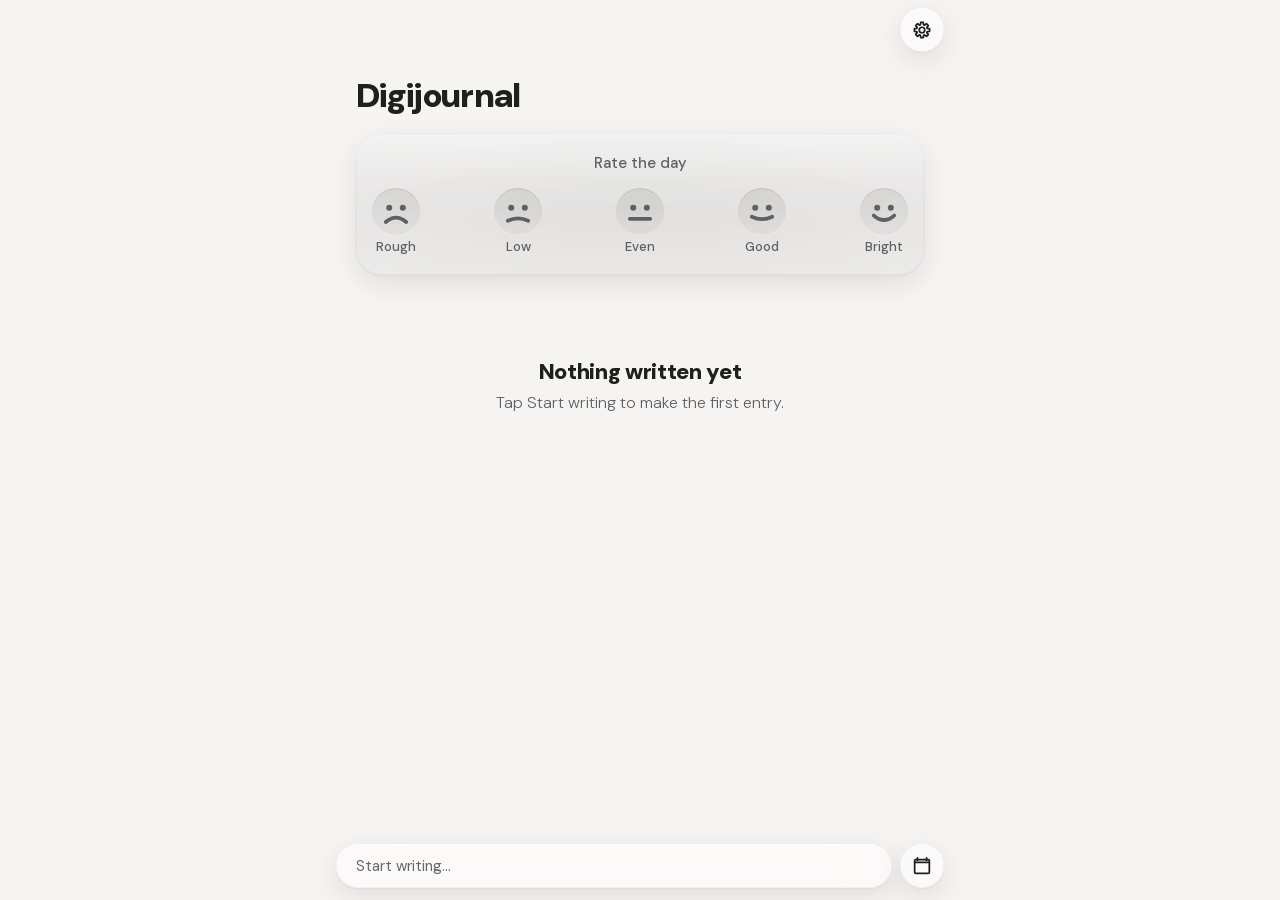
==== commit f981833b: "Take the dark grounds down a stop, and re-hue three plastics The dark papers, wells and cards are ab" ====
--- a/index.html
+++ b/index.html
@@ -27,7 +27,7 @@
      step with --paper, because a Blueberry install needs a blue status bar
      and no stylesheet can reach that strip of screen. -->
 <meta name="theme-color" content="#F5F4F2" media="(prefers-color-scheme: light)">
-<meta name="theme-color" content="#151514" media="(prefers-color-scheme: dark)">
+<meta name="theme-color" content="#0D0D0C" media="(prefers-color-scheme: dark)">
 
 <!-- These four are what make the icon a standalone app, and there is
      DELIBERATELY NO <link rel="manifest"> beside them.
--- a/css/tokens.css
+++ b/css/tokens.css
@@ -16,10 +16,11 @@
 
    CONTRAST RATIOS IN THE COMMENTS ARE MEASURED (WCAG 2.1 relative
    luminance), and they were solved for rather than picked: every palette's
-   ink lands at 15:1 on its own paper, --ink-2 at 5.7:1, --ink-3 at 4.6:1 on
-   the darkest ground it ever sits on. That is why the seven papers do not
-   read as seven different levels of legibility. If you change a colour here,
-   re-measure it — do not eyeball it.
+   ink lands at 15:1 on its own paper in both schemes, --ink-2 at 5.7:1 light
+   and 7.5:1 dark, --ink-3 at 5:1 light and 6:1 dark on the darkest ground it
+   ever sits on. That is why the eight papers do not read as eight different
+   levels of legibility. If you change a colour here, re-measure it — do not
+   eyeball it.
    ========================================================================= */
 
 :root {
@@ -74,6 +75,15 @@
   --mood-5:       #BE4C39;   /* bright   ≥4.5:1 */
   --mood-ink:     #FFFFFF;   /* text sitting on a filled mood swatch        */
 
+  /* The same five as space-separated channels, so the rating card can take
+     an alpha of the day's colour the way the hairlines take one of the ink.
+     Keep them in step with the five above — they are the same colours.    */
+  --mood-1-rgb:    88  92 147;
+  --mood-2-rgb:    46 118 166;
+  --mood-3-rgb:    44 130 106;
+  --mood-4-rgb:   156 106  22;
+  --mood-5-rgb:   190  76  57;
+
   /* The one part of the glass that is not derived, because it is not a
      colour: how hard the backdrop is blurred. See the note below.        */
   --glass-filter: blur(28px) saturate(180%);
@@ -167,12 +177,21 @@
   --icon-sm:   1.25rem;    /* 20 — a menu row                              */
   --stroke:      1.9;      /* every icon is drawn at this weight…          */
   --stroke-bold: 2.2;      /* …except on a filled field, which eats it     */
-  --dot:     0.75rem;      /* the mood dot on a list row and in the key    */
-  --dot-lg:  2.75rem;      /* the mood face. It needs no target drawn round
+  /* An eye is a zero-length path with a round cap, so its stroke weight IS
+     its diameter. At the icon weight it is a pinprick; a face wants a pupil
+     you can see across the room, and the two eyes are the only part of the
+     glyph the mouth is not already carrying.                              */
+  --stroke-eye:      3;
+  --stroke-eye-bold: 3.4;  /* on a filled swatch, which eats a hairline    */
+  --dot:     0.75rem;      /* the mood dot in the calendar's key           */
+  --dot-sm:  0.5rem;       /* the same dot on a list row, where it sits in
+                              the meta line and answers to footnote type
+                              rather than to the title                     */
+  --dot-lg:  3rem;         /* the mood face. It needs no target drawn round
                               it: the button is this face stacked over its
                               word, which clears 44 in both directions.    */
   --swatch:  1.75rem;      /* a palette's plastic, in the Settings picker  */
-  --ring:      2px;        /* that circle's outline while it is unfilled   */
+  --ring:      2px;        /* a chip's outline in the palette picker       */
   --ring-thin: 1.5px;      /* a day written but not rated                  */
 
   /* --- Shape ------------------------------------------------------------ */
@@ -250,6 +269,65 @@
   --lift:         0 1px 2px rgb(var(--ink-rgb) / 0.05),
                   0 8px 28px rgb(var(--ink-rgb) / 0.10);
   --scrim:        rgb(var(--ink-rgb) / 0.28);
+}
+
+/* ----------------------------------------------------------- the rating card
+   Declared for `.mood` as well, and for the same reason `[data-palette]` is
+   above: a custom property inherits its SUBSTITUTED value. These are mixed
+   from --mood-rgb, which the card itself sets from the day's rating — if
+   they were only on :root they would have resolved against the ink long
+   before the card had an opinion, and every rating would paint grey. The
+   card re-derives them, so they resolve against ITS colour.               */
+:root,
+[data-palette],
+.mood {
+  /* THE CARD IS THE READOUT. One variable carries the day's colour —
+     app.css sets --mood-rgb on the card from the rating, and everything
+     below takes an alpha of it, so the pane, the chosen swatch and its glow
+     are the same colour by construction rather than by three rules
+     agreeing. Unrated it falls back to the ink, and the card is a plain
+     grey dome: shape without a claim.
+
+     THE WASH IS DENSEST WHERE THERE ARE NO WORDS. It peaks across the band
+     the swatches sit in and thins towards both edges, where the prompt and
+     the five names are — which is what lets it be a colour rather than a
+     rumour of one. The alphas are a measured ceiling, not a taste: against
+     mood 1, the darkest of the five, 0.12 leaves --ink-2 at 5.3:1 and 0.16
+     at 4.9:1. The type is what sets the limit, and it is the type that has
+     to keep clearing 4.5. The dark scheme runs lower for the same reason
+     in reverse — its moods are the pale end of the ramp, and a bright wash
+     costs a pale ink exactly what a dark one costs a dark ink here.      */
+  --mood-rgb:     var(--ink-rgb);
+  --mood-wash:    radial-gradient(115% 90% at 50% 52%,
+                    rgb(var(--mood-rgb) / 0.24)  0%,
+                    rgb(var(--mood-rgb) / 0.16) 52%,
+                    rgb(var(--mood-rgb) / 0.09) 100%);
+  /* The light coming off the top of the pane. Glass gets its depth from a
+     highlight that falls off, not from a line — --glass-edge draws the line
+     at the very rim, this is the few millimetres under it.               */
+  --mood-sheen:   linear-gradient(180deg,
+                    rgb(255 255 255 / 0.38)  0%,
+                    rgb(255 255 255 / 0.10) 30%,
+                    rgb(255 255 255 / 0)    64%);
+  /* A chosen swatch is a dome: the flat mood colour at the top, shaded
+     towards the bottom. The shading only ever moves AWAY from --mood-ink —
+     darker under white text here, lighter under dark text in the dark
+     scheme — so the ramp's measured 4.6:1 is the worst the face ever
+     gets, and the top of the swatch is exactly the colour the calendar
+     fills a day with.                                                    */
+  --mood-fill:    linear-gradient(180deg,
+                    rgb(0 0 0 / 0)    18%,
+                    rgb(0 0 0 / 0.20) 100%),
+                  linear-gradient(rgb(var(--mood-rgb)), rgb(var(--mood-rgb)));
+  --mood-glow:    0 4px 12px rgb(var(--mood-rgb) / 0.40),
+                  inset 0 1px 0 rgb(255 255 255 / 0.30);
+  /* An unchosen swatch is the opposite: a shallow well pressed into the
+     pane, lit from below the way a dent is.                              */
+  --mood-well:    linear-gradient(180deg,
+                    rgb(var(--ink-rgb) / 0.09) 0%,
+                    rgb(var(--ink-rgb) / 0.03) 100%);
+  --mood-well-in: inset 0 1px 1px rgb(var(--ink-rgb) / 0.10),
+                  inset 0 -1px 0 rgb(255 255 255 / 0.35);
 }
 
 /* ============================================================================
@@ -296,40 +374,48 @@
   --glass-rgb:    251 254 255;
 }
 
+/* Blueberry sits on the navy side of the plastic rather than the violet side:
+   the hue is held near 225° in the paper, the ink and the accent alike, so the
+   page reads as a deep blue tinted white rather than a lilac one. */
 [data-palette='blueberry'] {
-  --paper:        #F0F4FE;
-  --paper-sunk:   #E5EAF8;
+  --paper:        #EFF3FD;
+  --paper-sunk:   #E3E9F7;
+  --card:         #FDFEFF;
+  --ink:          #131B33;   /* 15.3:1 */
+  --ink-2:        #595F73;   /*  5.7:1 */
+  --ink-3:        #5A6276;   /*  5.0:1 in a sunk field */
+  --ink-rgb:      19 27 51;
+  --accent:       #33499E;
+  --accent-ink:   #FDFDFF;   /*  8.0:1 */
+  --accent-deep:  #33499E;   /*  7.3:1 */
+  --glass-rgb:    253 254 255;
+}
+
+/* Grape is a lavender now, which is the one hue that cannot be one token: a
+   lavender pale enough to read as lavender is nowhere near a mark on paper.
+   So it joins Bondi and Tangerine below — the field is the lavender, and the
+   mark is the same hue taken down until it carries. */
+[data-palette='grape'] {
+  --paper:        #F6F3FD;
+  --paper-sunk:   #ECE8F7;
   --card:         #FEFEFF;
-  --ink:          #161E35;   /* 15.0:1 */
-  --ink-2:        #586075;   /*  5.7:1 */
-  --ink-3:        #61687C;   /*  5.0:1 */
-  --ink-rgb:      22 30 53;
-  --accent:       #4B5FB4;
-  --accent-ink:   #FDFDFF;   /*  5.7:1 */
-  --accent-deep:  #4B5FB4;   /*  5.3:1 */
-  --glass-rgb:    253 253 255;
-}
-
-[data-palette='grape'] {
-  --paper:        #F7F2FC;
-  --paper-sunk:   #EEE7F5;
-  --card:         #FFFEFF;
-  --ink:          #261930;   /* 15.1:1 */
-  --ink-2:        #675C70;   /*  5.7:1 */
-  --ink-3:        #6F6477;   /*  5.1:1 */
-  --ink-rgb:      38 25 48;
-  --accent:       #7A4E9E;
-  --accent-ink:   #FEFDFF;   /*  6.1:1 */
-  --accent-deep:  #7A4E9E;   /*  5.6:1 */
-  --glass-rgb:    254 253 255;
-}
-
-/* Tangerine, Lime and Bondi are the three that need --accent-deep to be a
+  --ink:          #241C3A;   /* 14.7:1 */
+  --ink-2:        #635D75;   /*  5.7:1 */
+  --ink-3:        #665F79;   /*  5.0:1 in a sunk field */
+  --ink-rgb:      36 28 58;
+  --accent:       #8E7CD8;
+  --accent-ink:   #170B26;   /*  5.4:1 */
+  --accent-deep:  #5F4EA8;   /*  6.1:1 */
+  --glass-rgb:    254 254 255;
+}
+
+/* Tangerine, Grape and Bondi are the three that need --accent-deep to be a
    different colour from --accent. A tangerine bright enough to be a
    tangerine button is 2.3:1 on paper; as a link or a focus ring it would be
    invisible. So the field stays the plastic and the mark is the same hue
    taken down to 4.6:1 — the button is still a tangerine, and the ring is
-   still legible. */
+   still legible. Lime used to be the fourth and no longer is: a forest green
+   is dark enough to be both. */
 [data-palette='tangerine'] {
   --paper:        #FFF2E9;
   --paper-sunk:   #F9E7DB;
@@ -344,18 +430,22 @@
   --glass-rgb:    255 253 252;
 }
 
+/* Lime is a forest green now — the hue pulled off the yellow edge and taken
+   down until the plastic is a shade rather than a highlighter. That is what
+   lets it drop --accent-deep as a separate colour: a forest green is already
+   dark enough to be both the field and the mark. */
 [data-palette='lime'] {
-  --paper:        #F0F7EB;
-  --paper-sunk:   #E4EEDD;
-  --card:         #FDFFFC;
-  --ink:          #17220E;   /* 15.1:1 */
-  --ink-2:        #596452;   /*  5.7:1 */
-  --ink-3:        #626C5C;   /*  5.0:1 */
-  --ink-rgb:      23 34 14;
-  --accent:       #8FC423;
-  --accent-ink:   #080F00;   /*  9.4:1 */
-  --accent-deep:  #57790D;   /*  4.6:1 */
-  --glass-rgb:    251 255 249;
+  --paper:        #EDF4EC;
+  --paper-sunk:   #E1EBE0;
+  --card:         #FCFFFC;
+  --ink:          #0F2013;   /* 15.2:1 */
+  --ink-2:        #556257;   /*  5.7:1 */
+  --ink-3:        #576559;   /*  5.0:1 in a sunk field */
+  --ink-rgb:      15 32 19;
+  --accent:       #2E6E45;
+  --accent-ink:   #FCFFFD;   /*  6.1:1 */
+  --accent-deep:  #2E6E45;   /*  5.5:1 */
+  --glass-rgb:    252 255 252;
 }
 
 [data-palette='strawberry'] {
@@ -395,33 +485,43 @@
    the pale end — and the accent goes the other way, because a #4B5FB4 button
    that was right on white is a hole in a navy page.
 
-   THE SIX PLASTICS COMMIT TO THEIR COLOUR HERE. They are held at a lightness
-   where the page still reads as dark, but with enough chroma that it is a
-   colour rather than a grey with a rumour in it — a first pass sat them all
-   near black and every one of them came back as mud. `paper` is the
+   THE SEVEN PLASTICS COMMIT TO THEIR COLOUR HERE. They are held at a
+   lightness where the page still reads as dark, but with enough chroma that it
+   is a colour rather than a grey with a rumour in it — a first pass sat them
+   all near black and every one of them came back as mud. `paper` is the
    exception and is the near-black it is named for: a plain background is
    what it is FOR.
 
-   Body text lands at 13.5:1 on the coloured papers rather than the 15:1 it
-   gets in the light. That is the cost of a paper with colour in it, and 13.5
-   is still three times the 4.5 anything is asked for.
+   THE GROUNDS WERE TAKEN DOWN A STOP on 12 Aug 2026, at Zoe's ask: every
+   paper, well and card here is about half the luminance it was, with the hue
+   and the chroma held so none of them slid towards the mud the first pass
+   found. The saturation is what keeps a darker paper a colour — dropping
+   lightness alone is how a palette dies.
+
+   Body text used to land at 13.5:1 here against the 15:1 it gets in the
+   light, which was the cost of a paper with colour in it. The darker grounds
+   bought that back: all eight are at 15:1 now. --ink-2 and --ink-3 were
+   RE-SOLVED against the new papers rather than left where they were — held at
+   the 7.5:1 and 6.0:1 they were solved for, so the hierarchy between the
+   three grades is the same distance it always was instead of quietly
+   flattening as the ground fell away.
    ========================================================================= */
 
 @media (prefers-color-scheme: dark) {
   :root {
-    --paper:        #151514;
-    --paper-sunk:   #090908;
-    --card:         #222221;
-    --ink:          #E9E9E8;   /* 15.0:1 */
-    --ink-2:        #ABABAA;   /*  8.0:1 */
-    --ink-3:        #919090;   /*  5.7:1 */
+    --paper:        #0D0D0C;
+    --paper-sunk:   #050504;
+    --card:         #1A1A19;
+    --ink:          #E9E9E8;   /* 16.0:1 */
+    --ink-2:        #A1A1A0;   /*  7.5:1 */
+    --ink-3:        #8C8C8A;   /*  6.1:1 in a sunk field */
     --ink-rgb:      233 233 232;
     --accent:       #E9E9E8;
     --accent-ink:   #0C0C0D;   /* 16.1:1 */
-    --accent-deep:  #E9E9E8;   /* 15.0:1 */
-    --glass-rgb:    34 34 33;
-
-    --danger:       #FF9A90;   /* ≥7.8:1 on all eight dark papers          */
+    --accent-deep:  #E9E9E8;   /* 16.0:1 */
+    --glass-rgb:    26 26 25;
+
+    --danger:       #FF9A90;   /* ≥8.8:1 on all eight dark papers          */
 
     --mood-1:       #9BA0E4;   /* ≥5.4:1 */
     --mood-2:       #5FB2E6;   /* ≥5.7:1 */
@@ -429,6 +529,12 @@
     --mood-4:       #E3AC4E;   /* ≥6.5:1 */
     --mood-5:       #F2836D;   /* ≥5.2:1 */
     --mood-ink:     #0B111E;
+
+    --mood-1-rgb:   155 160 228;
+    --mood-2-rgb:    95 178 230;
+    --mood-3-rgb:    79 197 164;
+    --mood-4-rgb:   227 172  78;
+    --mood-5-rgb:   242 131 109;
   }
 
   /* The light source is a fact about the dark, not about the palette — so
@@ -444,119 +550,157 @@
     --scrim:        rgb(2 4 8 / 0.5);
   }
 
+  /* On `.mood` too — see the note on the light half. */
+  :root,
+  [data-palette],
+  .mood {
+    /* The rating card, inverted. The wash is weaker because the moods are
+       the pale end of the ramp here — 0.10 is what leaves --ink-2 at 4.9:1
+       on the densest of them. The swatch is shaded UPWARDS in light, away
+       from the near-black --mood-ink it carries; the well is lit from above
+       instead of below, because a dent in a dark pane catches light on its
+       far wall.                                                          */
+    --mood-sheen:   linear-gradient(180deg,
+                      rgb(255 255 255 / 0.10)  0%,
+                      rgb(255 255 255 / 0.03) 30%,
+                      rgb(255 255 255 / 0)    64%);
+    --mood-wash:    radial-gradient(115% 90% at 50% 52%,
+                      rgb(var(--mood-rgb) / 0.16)  0%,
+                      rgb(var(--mood-rgb) / 0.10) 52%,
+                      rgb(var(--mood-rgb) / 0.05) 100%);
+    --mood-fill:    linear-gradient(180deg,
+                      rgb(255 255 255 / 0)    18%,
+                      rgb(255 255 255 / 0.18) 100%),
+                    linear-gradient(rgb(var(--mood-rgb)), rgb(var(--mood-rgb)));
+    --mood-glow:    0 4px 14px rgb(var(--mood-rgb) / 0.30),
+                    inset 0 1px 0 rgb(255 255 255 / 0.22);
+    --mood-well:    linear-gradient(180deg,
+                      rgb(0 0 0 / 0.22) 0%,
+                      rgb(0 0 0 / 0.10) 100%);
+    --mood-well-in: inset 0 1px 1px rgb(0 0 0 / 0.35),
+                    inset 0 -1px 0 rgb(var(--ink-rgb) / 0.10);
+  }
+
   [data-palette='paper'] {
-    --paper:        #151514;
-    --paper-sunk:   #090908;
-    --card:         #222221;
-    --ink:          #E9E9E8;   /* 15.0:1 */
-    --ink-2:        #ABABAA;   /*  8.0:1 */
-    --ink-3:        #919090;   /*  5.7:1 */
+    --paper:        #0D0D0C;
+    --paper-sunk:   #050504;
+    --card:         #1A1A19;
+    --ink:          #E9E9E8;   /* 16.0:1 */
+    --ink-2:        #A1A1A0;   /*  7.5:1 */
+    --ink-3:        #8C8C8A;   /*  6.1:1 in a sunk field */
     --ink-rgb:      233 233 232;
     /* The neutral default inverts rather than tints: in the dark the
        accent IS the ink, so Publish is a white pill with black on it. */
     --accent:       #E9E9E8;
     --accent-ink:   #0C0C0D;   /* 16.1:1 */
-    --accent-deep:  #E9E9E8;   /* 15.0:1 */
-    --glass-rgb:    34 34 33;
+    --accent-deep:  #E9E9E8;   /* 16.0:1 */
+    --glass-rgb:    26 26 25;
   }
 
   [data-palette='bondi'] {
-    --paper:        #002530;
-    --paper-sunk:   #00171F;
-    --card:         #003441;
-    --ink:          #E1EEF2;   /* 13.5:1 */
-    --ink-2:        #A4B4B9;   /*  7.5:1 */
-    --ink-3:        #91A1A6;   /*  6.0:1 */
+    --paper:        #001A22;
+    --paper-sunk:   #001016;
+    --card:         #002733;
+    --ink:          #E1EEF2;   /* 15.1:1 */
+    --ink-2:        #99ABB0;   /*  7.5:1 */
+    --ink-3:        #839296;   /*  6.0:1 in a sunk field */
     --ink-rgb:      225 238 242;
     --accent:       #32ACCD;
     --accent-ink:   #000F15;   /*  7.3:1 */
-    --accent-deep:  #32ACCD;   /*  6.1:1 */
-    --glass-rgb:    0 52 65;
-  }
-
+    --accent-deep:  #32ACCD;   /*  6.8:1 */
+    --glass-rgb:    0 39 51;
+  }
+
+  /* Navy, in the dark as in the light: the paper is the deep end of a blue
+     held near 225°, not the indigo it used to sit at. */
   [data-palette='blueberry'] {
-    --paper:        #0F1C48;
-    --paper-sunk:   #050D39;
-    --card:         #1C2A56;
-    --ink:          #E5E9F4;   /* 13.5:1 */
-    --ink-2:        #AAB0BD;   /*  7.5:1 */
-    --ink-3:        #969CA9;   /*  6.0:1 */
-    --ink-rgb:      229 233 244;
-    --accent:       #7F98F3;
-    --accent-ink:   #060A1F;   /*  7.2:1 */
-    --accent-deep:  #7F98F3;   /*  6.0:1 */
-    --glass-rgb:    28 42 86;
-  }
-
+    --paper:        #070F2A;
+    --paper-sunk:   #03081C;
+    --card:         #121B3C;
+    --ink:          #E4E8F4;   /* 15.4:1 */
+    --ink-2:        #9DA3B4;   /*  7.5:1 */
+    --ink-3:        #888D9C;   /*  6.0:1 in a sunk field */
+    --ink-rgb:      228 232 244;
+    --accent:       #6F8DF2;
+    --accent-ink:   #060A1F;   /*  6.3:1 */
+    --accent-deep:  #6F8DF2;   /*  6.1:1 */
+    --glass-rgb:    18 27 60;
+  }
+
+  /* The lavender's own dark: the paper is that hue at the bottom of its range,
+     and the accent is the lavender itself, which in the dark needs no second
+     colour to carry as a mark. */
   [data-palette='grape'] {
-    --paper:        #2D113E;
-    --paper-sunk:   #1F032F;
-    --card:         #3A204C;
-    --ink:          #EBE6F0;   /* 13.6:1 */
-    --ink-2:        #B3ACB9;   /*  7.5:1 */
-    --ink-3:        #9F98A4;   /*  5.9:1 */
+    --paper:        #1E0A2C;
+    --paper-sunk:   #140420;
+    --card:         #2A1440;
+    --ink:          #EBE6F0;   /* 15.1:1 */
+    --ink-2:        #ABA2B3;   /*  7.5:1 */
+    --ink-3:        #948B9C;   /*  6.0:1 in a sunk field */
     --ink-rgb:      235 230 240;
-    --accent:       #B689DE;
-    --accent-ink:   #11061B;   /*  7.2:1 */
-    --accent-deep:  #B689DE;   /*  6.0:1 */
-    --glass-rgb:    58 32 76;
+    --accent:       #C1A6EC;
+    --accent-ink:   #11061B;   /*  9.3:1 */
+    --accent-deep:  #C1A6EC;   /*  8.8:1 */
+    --glass-rgb:    42 20 64;
   }
 
   [data-palette='tangerine'] {
-    --paper:        #361600;
-    --paper-sunk:   #240C00;
-    --card:         #482202;
-    --ink:          #F1E7E0;   /* 13.6:1 */
-    --ink-2:        #B9ADA5;   /*  7.5:1 */
-    --ink-3:        #A49991;   /*  5.9:1 */
+    --paper:        #250F00;
+    --paper-sunk:   #170800;
+    --card:         #341800;
+    --ink:          #F1E7E0;   /* 15.0:1 */
+    --ink-2:        #B1A49A;   /*  7.5:1 */
+    --ink-3:        #998C85;   /*  6.0:1 in a sunk field */
     --ink-rgb:      241 231 224;
     --accent:       #E68336;
     --accent-ink:   #190700;   /*  7.2:1 */
-    --accent-deep:  #E68336;   /*  6.0:1 */
-    --glass-rgb:    72 34 2;
-  }
-
+    --accent-deep:  #E68336;   /*  6.7:1 */
+    --glass-rgb:    52 24 0;
+  }
+
+  /* The forest green's dark is the same hue further down — green with a little
+     blue in it, never the yellow-green the plastic used to be. */
   [data-palette='lime'] {
-    --paper:        #142700;
-    --paper-sunk:   #0A1800;
-    --card:         #203509;
-    --ink:          #E9EEE5;   /* 13.5:1 */
-    --ink-2:        #AEB4A9;   /*  7.5:1 */
-    --ink-3:        #9AA195;   /*  6.0:1 */
-    --ink-rgb:      233 238 229;
-    --accent:       #82AD3A;
-    --accent-ink:   #080F00;   /*  7.4:1 */
-    --accent-deep:  #82AD3A;   /*  6.1:1 */
-    --glass-rgb:    32 53 9;
+    --paper:        #0A1A0E;
+    --paper-sunk:   #04100A;
+    --card:         #16281A;
+    --ink:          #E7EEE7;   /* 15.2:1 */
+    --ink-2:        #A0AAA1;   /*  7.5:1 */
+    --ink-3:        #88928B;   /*  6.0:1 in a sunk field */
+    --ink-rgb:      231 238 231;
+    --accent:       #5FA96E;
+    --accent-ink:   #04120A;   /*  6.7:1 */
+    --accent-deep:  #5FA96E;   /*  6.3:1 */
+    --glass-rgb:    22 40 26;
   }
 
   [data-palette='strawberry'] {
-    --paper:        #3F071A;
-    --paper-sunk:   #2E000E;
-    --card:         #4E1927;
-    --ink:          #F2E4E6;   /* 13.5:1 */
-    --ink-2:        #BBAAAC;   /*  7.5:1 */
-    --ink-3:        #A79699;   /*  5.9:1 */
+    --paper:        #2B0511;
+    --paper-sunk:   #1D000A;
+    --card:         #3A1020;
+    --ink:          #F2E4E6;   /* 15.0:1 */
+    --ink-2:        #B5A0A5;   /*  7.5:1 */
+    --ink-3:        #9D888E;   /*  6.0:1 in a sunk field */
     --ink-rgb:      242 228 230;
     --accent:       #ED758F;
     --accent-ink:   #1B0408;   /*  7.1:1 */
-    --accent-deep:  #ED758F;   /*  6.0:1 */
-    --glass-rgb:    78 25 39;
+    --accent-deep:  #ED758F;   /*  6.7:1 */
+    --glass-rgb:    58 16 32;
   }
 
   [data-palette='graphite'] {
-    --paper:        #16212F;
-    --paper-sunk:   #091521;
-    --card:         #232F3C;
-    --ink:          #E8EBEE;   /* 13.6:1 */
-    --ink-2:        #ADB1B5;   /*  7.5:1 */
-    --ink-3:        #9A9DA2;   /*  6.0:1 */
+    --paper:        #0E1721;
+    --paper-sunk:   #050C14;
+    --card:         #1A242F;
+    --ink:          #E8EBEE;   /* 15.1:1 */
+    --ink-2:        #A3A8AD;   /*  7.5:1 */
+    --ink-3:        #8A8F94;   /*  6.0:1 in a sunk field */
     --ink-rgb:      232 235 238;
     --accent:       #979FA3;
     --accent-ink:   #060D12;   /*  7.3:1 */
-    --accent-deep:  #979FA3;   /*  6.0:1 */
-    --glass-rgb:    35 47 60;
-  }
-
-
-}
+    --accent-deep:  #979FA3;   /*  6.7:1 */
+    --glass-rgb:    26 36 47;
+  }
+
+
+}
--- a/css/app.css
+++ b/css/app.css
@@ -116,11 +116,13 @@
               box-shadow var(--d-mid) var(--ease),
               backdrop-filter var(--d-mid) var(--ease);
 }
+/* No top specular edge here, unlike every other .glass surface — this pane
+   sits flush against the status bar with no air above it, and that highlight
+   would draw a bright line exactly on the seam, reading as a second bar
+   stacked under the first rather than one continuous blur. */
 .toolbar[data-scrolled='true'] {
   background: var(--glass-tint);
-  box-shadow:
-    inset 0 1px 0 0 var(--glass-edge),
-    0 0.5px 0 0 var(--glass-rim);
+  box-shadow: 0 0.5px 0 0 var(--glass-rim);
 }
 @supports (backdrop-filter: blur(1px)) or (-webkit-backdrop-filter: blur(1px)) {
   .toolbar[data-scrolled='true'] {
@@ -338,14 +340,20 @@
   font-weight: var(--w-medium);
 }
 
-/* The mood dot on a row. 12px is below the 44px target but it is not a
-   control here — the whole row is the target. */
+/* The mood dot. Below the 44px target in both places it appears, and in
+   neither is it a control — on a row the whole row is the target, and in the
+   calendar's key it is a legend. */
 .mood-dot {
   flex: 0 0 auto;
   width: var(--dot);
   height: var(--dot);
   border-radius: var(--r-full);
   background: var(--mood-none);
+}
+/* On a row it leads the meta line, so it is sized to that line's type. */
+.entry-meta .mood-dot {
+  width: var(--dot-sm);
+  height: var(--dot-sm);
 }
 .mood-dot[data-mood='1'] { background: var(--mood-1); }
 .mood-dot[data-mood='2'] { background: var(--mood-2); }
@@ -525,26 +533,75 @@
    and the arrow keys move the selection — the pattern a rating control is
    supposed to follow.
 
-   It is a glass card, and it is the first thing on the entry. Loose dots
-   under the date read as a footnote to the writing; a pane of its own says
-   the rating is a thing you came here to do. The journal scrolls behind it,
-   which is what glass is for.
-
-   The card carries its own heading and its own answers, so nothing in it
-   changes as you choose: the prompt is a heading, not a readout, and which
-   day it was is carried by the face that fills.
+   It is a glass card, and it sits on the LIST, under the title and above the
+   journal — it rates the day, not the entry, so it belongs to the screen the
+   day is the subject of rather than to whatever was written. Loose dots under
+   a date read as a footnote to the writing; a pane of its own says the rating
+   is a thing you came here to do. The journal scrolls behind it, which is
+   what glass is for.
+
+   The prompt is a heading, not a readout — it asks the same question whether
+   or not the day has been answered.
 
    Each option is exactly a face wide, and the row spaces them apart, so the
    outermost ink lands on the card's own padding rather than floating in from
    it — an option padded out to a wider target would inset it. The button is a
-   44px face over its word, so it clears 44 in both directions on its own; it
-   does not need a target drawn around it. */
+   48px face over its word, so it clears 44 in both directions on its own; it
+   does not need a target drawn around it.
+
+   THE CARD IS THE READOUT, NOT THE ROW. Every face used to wear its own
+   colour, which meant five hues shouting at once and the chosen one having
+   to win on saturation alone — a row of sweets you pick from rather than a
+   day that has a temperature. Now the faces are all one quiet material and
+   the PANE takes the day's colour: one rating, one hue, the whole card. It
+   is the same move the calendar makes, where a rated day is a filled cell
+   rather than five coloured options.
+
+   Mechanically that is one custom property. `--mood-rgb` is set on the card
+   from the rating and inherits down, so the wash behind the type, the fill
+   in the chosen swatch and the glow under it are the same colour without
+   three rules having to be kept in step. Unrated, it falls back to the ink
+   and the card is a grey dome. */
 
 .mood {
-  margin: 0 0 var(--s-6);
-  padding: var(--s-3);
-  border-radius: var(--r-lg);
-}
+  position: relative;
+  overflow: hidden;             /* the wash stops at the card's own radius */
+  margin: 0 0 var(--s-5);
+  padding: var(--s-5) var(--s-4);
+  border-radius: var(--r-xl);
+}
+
+/* Two layers of light under the content, and nothing between them and it.
+   ::before is the day's colour welling up from the top edge; ::after is the
+   specular fall-off that makes the pane read as something with a thickness.
+   Both are inert — .glass isolates, so these sit at 0 and the content at 1
+   rather than at a negative index that the glass tint would paint over. */
+.mood::before,
+.mood::after {
+  content: '';
+  position: absolute;
+  inset: 0;
+  z-index: 0;
+  pointer-events: none;
+}
+.mood::before {
+  background: var(--mood-wash);
+  transition: opacity var(--d-mid) var(--ease);
+}
+.mood::after { background: var(--mood-sheen); }
+
+/* Unrated the wash is the ink rather than a mood, and it is pulled back to
+   half — enough to keep the pane domed, not enough to look like an answer. */
+.mood:not([data-mood])::before { opacity: 0.5; }
+
+.mood[data-mood='1'] { --mood-rgb: var(--mood-1-rgb); }
+.mood[data-mood='2'] { --mood-rgb: var(--mood-2-rgb); }
+.mood[data-mood='3'] { --mood-rgb: var(--mood-3-rgb); }
+.mood[data-mood='4'] { --mood-rgb: var(--mood-4-rgb); }
+.mood[data-mood='5'] { --mood-rgb: var(--mood-5-rgb); }
+
+.mood-prompt,
+.mood-row { position: relative; z-index: 1; }
 
 /* The card's heading. Sentence case and quiet — it labels the control for
    anyone who has not met it, and then gets out of the way. Centred over the
@@ -552,7 +609,7 @@
    to the card, not to the column of writing underneath. Centred by
    text-align, never by transform — see the house rule. */
 .mood-prompt {
-  margin: 0 0 var(--s-3);
+  margin: 0 0 var(--s-4);
   font-size: var(--t-subhead);
   font-weight: var(--w-medium);
   line-height: var(--lh-tight);
@@ -601,21 +658,28 @@
 }
 /* The swatch is ::before, not ::after: both layers are positioned, so tree
    order is paint order, and the face has to come second. */
+/* Unchosen, the swatch is a shallow well pressed into the pane — a gradient
+   and two inset hairlines, one shading the top wall and one catching the
+   bottom, which is how a dent is lit. Chosen, the same box becomes a dome in
+   the day's colour with a glow under it. Same box, opposite depth: that
+   contrast is what the row is answering with now that no face carries a hue
+   of its own. */
 .mood-face::before {
   content: '';
   border-radius: var(--r-full);
-  background: transparent;
-  box-shadow: inset 0 0 0 var(--ring) var(--mood-none);
+  background: var(--mood-well);
+  box-shadow: var(--mood-well-in);
   transition: background var(--d-fast) var(--ease),
               box-shadow var(--d-fast) var(--ease);
 }
 
-/* Unrated, the face is drawn in its own colour inside the ring; rated, it
-   turns to --mood-ink on the fill — the same pairing the calendar prints its
-   numerals with. The heavier stroke is the one tokens.css keeps for a glyph
-   sitting on a filled field, which eats a hairline. */
+/* One material for all five. The glyph is the ink of the page, not the
+   colour of the rating — the card behind it is where the colour went. Rated,
+   it turns to --mood-ink on the fill, the same pairing the calendar prints
+   its numerals with, at the heavier stroke tokens.css keeps for a glyph on a
+   filled field. */
 .mood-face svg {
-  color: var(--mood-none);
+  color: var(--ink-2);
   fill: none;
   stroke: currentColor;
   stroke-width: var(--stroke);
@@ -624,43 +688,45 @@
   transition: color var(--d-fast) var(--ease);
 }
 
+/* The eyes are the first two paths of every mood glyph (see the note beside
+   them in ui.js) and are zero-length round caps, so this weight is their
+   diameter. They are drawn heavier than the mouth on purpose: at this size
+   an eye at the icon weight is a speck, and the face reads as a mouth
+   floating alone. */
+.mood-face svg path:nth-child(-n + 2) { stroke-width: var(--stroke-eye); }
+
+/* --ink-2 rather than --ink-3: the wash behind these words is a colour now,
+   and the names are what a screen reader is not the only one relying on. */
 .mood-name {
   font-size: var(--t-foot);
   font-weight: var(--w-medium);
   line-height: var(--lh-tight);
-  color: var(--ink-3);
+  color: var(--ink-2);
   white-space: nowrap;
   transition: color var(--d-fast) var(--ease);
 }
-
-.mood-opt[data-mood='1'] .mood-face::before { box-shadow: inset 0 0 0 var(--ring) var(--mood-1); }
-.mood-opt[data-mood='2'] .mood-face::before { box-shadow: inset 0 0 0 var(--ring) var(--mood-2); }
-.mood-opt[data-mood='3'] .mood-face::before { box-shadow: inset 0 0 0 var(--ring) var(--mood-3); }
-.mood-opt[data-mood='4'] .mood-face::before { box-shadow: inset 0 0 0 var(--ring) var(--mood-4); }
-.mood-opt[data-mood='5'] .mood-face::before { box-shadow: inset 0 0 0 var(--ring) var(--mood-5); }
-
-.mood-opt[data-mood='1'] svg { color: var(--mood-1); }
-.mood-opt[data-mood='2'] svg { color: var(--mood-2); }
-.mood-opt[data-mood='3'] svg { color: var(--mood-3); }
-.mood-opt[data-mood='4'] svg { color: var(--mood-4); }
-.mood-opt[data-mood='5'] svg { color: var(--mood-5); }
 
 /* The chosen one grows, and it grows from the FACE — not from the swatch and
    not from the button. A transform on the swatch promotes it into the
    positioned layer, where, being later in tree order, it paints over the face
    and you get a plain coloured disc; a transform on the button would drag the
    word along with it. */
-.mood-opt[aria-checked='true'] .mood-face { transform: scale(1.06); }
+.mood-opt[aria-checked='true'] .mood-face { transform: scale(1.08); }
+.mood-opt[aria-checked='true'] .mood-face::before {
+  background: var(--mood-fill);
+  box-shadow: var(--mood-glow);
+}
 .mood-opt[aria-checked='true'] svg {
   color: var(--mood-ink);
   stroke-width: var(--stroke-bold);
 }
-.mood-opt[aria-checked='true'] .mood-name { color: var(--ink); }
-.mood-opt[aria-checked='true'][data-mood='1'] .mood-face::before { background: var(--mood-1); }
-.mood-opt[aria-checked='true'][data-mood='2'] .mood-face::before { background: var(--mood-2); }
-.mood-opt[aria-checked='true'][data-mood='3'] .mood-face::before { background: var(--mood-3); }
-.mood-opt[aria-checked='true'][data-mood='4'] .mood-face::before { background: var(--mood-4); }
-.mood-opt[aria-checked='true'][data-mood='5'] .mood-face::before { background: var(--mood-5); }
+.mood-opt[aria-checked='true'] svg path:nth-child(-n + 2) {
+  stroke-width: var(--stroke-eye-bold);
+}
+.mood-opt[aria-checked='true'] .mood-name {
+  color: var(--ink);
+  font-weight: var(--w-bold);
+}
 .mood-opt:active .mood-face { transform: scale(var(--press)); }
 
 /* ------------------------------------------------------------- calendar -- */
